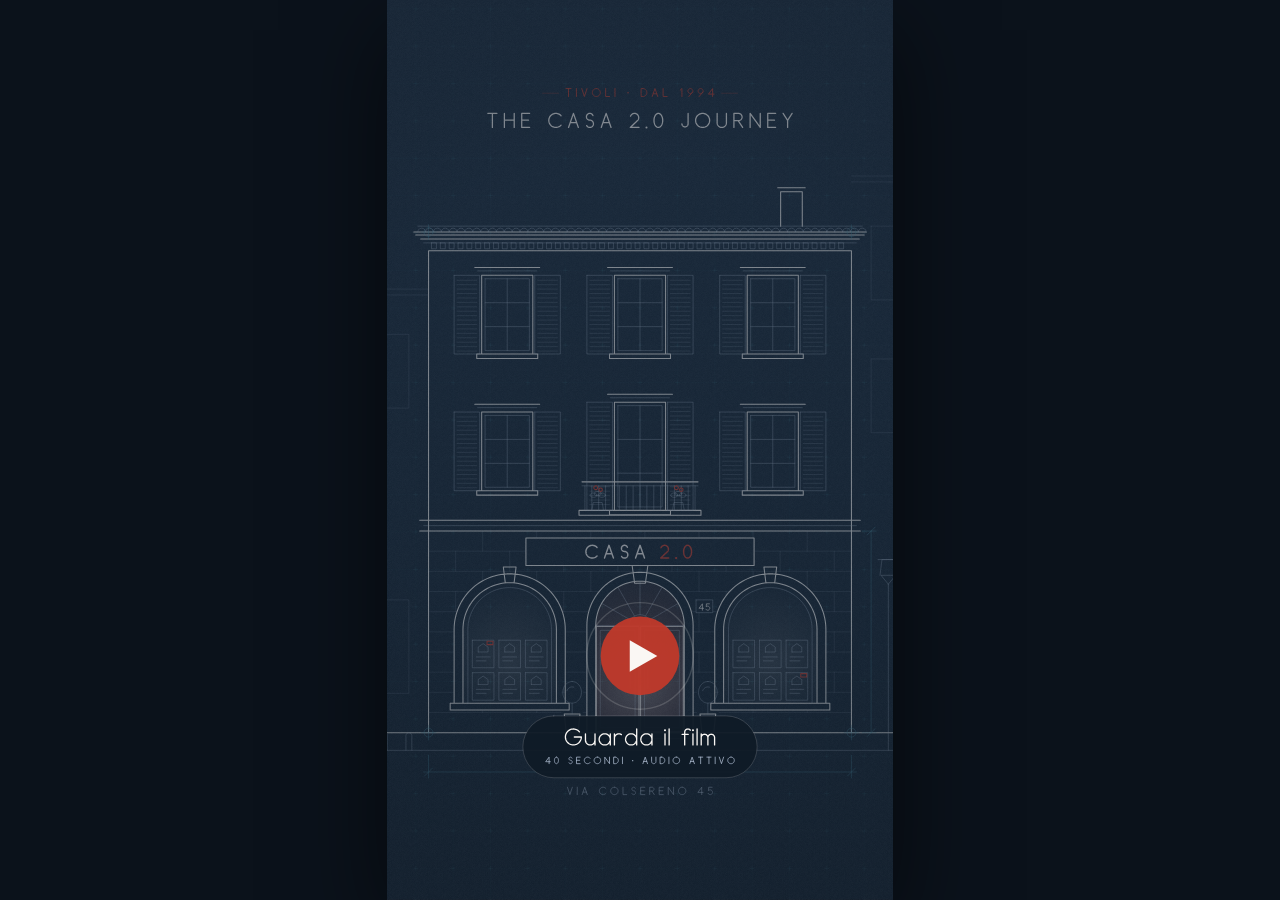
==== journey/index.html @ cae0405d "Add "The Casa 2.0 Journey": 40 s one-shot motion film A self-contained journey/index.html (9:16, sca" ====
<!DOCTYPE html>
<html lang="it">
<head>
<meta charset="UTF-8">
<meta name="viewport" content="width=device-width, initial-scale=1, viewport-fit=cover">
<meta name="theme-color" content="#1A2A3C">
<meta name="description" content="The Casa 2.0 Journey — dal mandato al rogito, fino alle chiavi di casa. Un film di 40 secondi disegnato e musicato interamente in codice.">
<title>The Casa 2.0 Journey</title>
<style>
  html, body { margin: 0; height: 100%; background: #0B121B; overflow: hidden; }
  body { display: flex; align-items: center; justify-content: center; cursor: pointer;
         user-select: none; -webkit-user-select: none; -webkit-tap-highlight-color: transparent; }
  #film { display: block; background: #1A2A3C; box-shadow: 0 30px 90px rgba(0, 0, 0, 0.55); }
  .sr-only { position: absolute; width: 1px; height: 1px; padding: 0; margin: -1px; overflow: hidden;
             clip: rect(0 0 0 0); white-space: nowrap; border: 0; }
</style>
</head>
<body>
<canvas id="film" width="1080" height="1920" role="img" aria-label="The Casa 2.0 Journey. La facciata dell'ufficio Casa 2.0 in Via Colsereno 45 a Tivoli; si entra dalla porta, sulla scrivania si firma il mandato. Il mandato diventa una planimetria, poi una mappa della città: la casa trova il suo acquirente. Due forme si incastrano nel rogito, con il sigillo di approvazione. Il sigillo diventa una chiave che gira, e sorge il sole. Casa 2.0 — La tua casa, il nostro impegno. Tivoli, dal 1994."></canvas>
<button id="play" class="sr-only" type="button">Guarda il film con l'audio</button>
<script>
(() => {
"use strict";

/* =====================================================================
   THE CASA 2.0 JOURNEY — 40 s, one continuous shot, 9:16
   Plain Canvas 2D + Web Audio. No images, fonts, libraries or network:
   every line, glyph and sound below is generated by this file.
   Story, copy and palette come from the Casa 2.0 site
   (agenzia immobiliare, Via Colsereno 45, Tivoli — dal 1994).
   ===================================================================== */

// ------------------------------------------------------------------ math
const TAU = Math.PI * 2;
const clamp = (v, a = 0, b = 1) => (v < a ? a : v > b ? b : v);
const lerp = (a, b, t) => a + (b - a) * t;
const inv = (a, b, v) => clamp((v - a) / (b - a));
const sm = t => t * t * (3 - 2 * t);
const ss = (a, b, v) => sm(inv(a, b, v));
const env = (t, a, b, c, d) => ss(a, b, t) * (1 - ss(c, d, t));
const E = {
  inCubic: t => t * t * t,
  outCubic: t => 1 - (1 - t) ** 3,
  outQuart: t => 1 - (1 - t) ** 4,
  outQuint: t => 1 - (1 - t) ** 5,
  inOutCubic: t => (t < 0.5 ? 4 * t * t * t : 1 - (-2 * t + 2) ** 3 / 2),
  inOutQuint: t => (t < 0.5 ? 16 * t ** 5 : 1 - (-2 * t + 2) ** 5 / 2),
  inOutSine: t => -(Math.cos(Math.PI * t) - 1) / 2,
  outBack: t => 1 + 2.2 * (t - 1) ** 3 + 1.2 * (t - 1) ** 2,
  outSoft: t => 1 + 1.9 * (t - 1) ** 3 + 0.9 * (t - 1) ** 2,
};
// eased progress of a window [a, b]
const ep = (a, b, t, f = E.inOutCubic) => f(inv(a, b, t));
function rng(seed) {
  let a = seed >>> 0;
  return () => {
    a = (a + 0x6D2B79F5) >>> 0;
    let t = a;
    t = Math.imul(t ^ (t >>> 15), t | 1);
    t ^= t + Math.imul(t ^ (t >>> 7), t | 61);
    return ((t ^ (t >>> 14)) >>> 0) / 4294967296;
  };
}
const hash = (a, b = 0) => {
  let h = (Math.imul(a | 0, 374761393) + Math.imul(b | 0, 668265263)) | 0;
  h = Math.imul(h ^ (h >>> 13), 1274126177);
  return ((h ^ (h >>> 16)) >>> 0) / 4294967296;
};

// ---------------------------------------------------------------- colour
// Casa 2.0 design tokens (site.css / page styles)
const COL = {
  navy:     [26, 42, 60],     // --navy #1A2A3C
  deep:     [15, 27, 39],     // #0F1B27 founder card
  ink:      [14, 17, 22],     // --ink #0E1116
  primary:  [50, 98, 115],    // --primary #326273
  primaryL: [74, 143, 163],   // --primary-light #4A8FA3
  steel:    [184, 198, 219],  // #B8C6DB name gradient
  paper:    [250, 247, 244],  // --paper #FAF7F4
  beige:    [233, 222, 216],  // #E9DED8 section--beige
  beigeL:   [245, 236, 232],  // #F5ECE8
  red:      [192, 57, 43],    // --red-accent #C0392B
  coral:    [255, 126, 107],  // #FF7E6B emotion gradient
  coralD:   [232, 103, 79],   // --accent-warm #E8674F
  white:    [255, 255, 255],
};
const mix = (a, b, t) => [a[0] + (b[0] - a[0]) * t, a[1] + (b[1] - a[1]) * t, a[2] + (b[2] - a[2]) * t];
const rgba = (c, a = 1) => `rgba(${c[0] | 0},${c[1] | 0},${c[2] | 0},${a <= 0 ? 0 : a >= 1 ? 1 : a.toFixed(3)})`;

// ---------------------------------------------------------------- canvas
const W = 1080, H = 1920, CX = W / 2, CY = H / 2;
const cvs = document.getElementById('film');
const ctx = cvs.getContext('2d', { alpha: false });
let K = 1, QUALITY = 1;

// ------------------------------------------------------------- geometry
// A path is an array of [x, y] points; cumulative lengths are cached on it.
const G = {
  line: (x0, y0, x1, y1) => [[x0, y0], [x1, y1]],
  poly: (...xy) => { const p = []; for (let i = 0; i < xy.length; i += 2) p.push([xy[i], xy[i + 1]]); return p; },
  closed: p => (p.push([p[0][0], p[0][1]]), p),
  rect: (x, y, w, h) => [[x, y], [x + w, y], [x + w, y + h], [x, y + h], [x, y]],
  arc(cx, cy, r, a0, a1, n) {
    n = n || Math.max(8, Math.ceil(Math.abs(a1 - a0) * r / 6));
    const p = [];
    for (let i = 0; i <= n; i++) { const a = a0 + (a1 - a0) * i / n; p.push([cx + Math.cos(a) * r, cy + Math.sin(a) * r]); }
    return p;
  },
  ellipse(cx, cy, rx, ry, a0 = 0, a1 = TAU, n = 64) {
    const p = [];
    for (let i = 0; i <= n; i++) { const a = a0 + (a1 - a0) * i / n; p.push([cx + Math.cos(a) * rx, cy + Math.sin(a) * ry]); }
    return p;
  },
  cubic(a, b, c, d, n = 24) {
    const p = [];
    for (let i = 0; i <= n; i++) {
      const t = i / n, u = 1 - t;
      p.push([u * u * u * a[0] + 3 * u * u * t * b[0] + 3 * u * t * t * c[0] + t * t * t * d[0],
              u * u * u * a[1] + 3 * u * u * t * b[1] + 3 * u * t * t * c[1] + t * t * t * d[1]]);
    }
    return p;
  },
  // chain several cubic segments: pts = [p0, c1, c2, p1, c3, c4, p2, ...]
  bez(pts, n = 20) {
    let out = [];
    for (let i = 0; i + 3 < pts.length; i += 3) {
      const seg = G.cubic(pts[i], pts[i + 1], pts[i + 2], pts[i + 3], n);
      out = out.concat(i ? seg.slice(1) : seg);
    }
    return out;
  },
  join(...ps) { let out = []; for (const p of ps) out = out.concat(out.length ? p.slice(1) : p); return out; },
  map: (p, f) => p.map(q => f(q[0], q[1])),
  move: (p, dx, dy) => p.map(q => [q[0] + dx, q[1] + dy]),
  rot(p, a, ox = 0, oy = 0) {
    const c = Math.cos(a), s = Math.sin(a);
    return p.map(q => { const x = q[0] - ox, y = q[1] - oy; return [ox + x * c - y * s, oy + x * s + y * c]; });
  },
};
function cum(p) {
  if (p._L) return p._L;
  const L = new Float32Array(p.length);
  for (let i = 1; i < p.length; i++) L[i] = L[i - 1] + Math.hypot(p[i][0] - p[i - 1][0], p[i][1] - p[i - 1][1]);
  p._L = L;
  return L;
}
const plen = p => { const L = cum(p); return L[L.length - 1]; };
function pointAt(p, s) {                                   // point at arclength s
  const L = cum(p), n = p.length;
  if (s <= 0) return [p[0][0], p[0][1], 1];
  if (s >= L[n - 1]) return [p[n - 1][0], p[n - 1][1], n - 1];
  let lo = 1, hi = n - 1;
  while (lo < hi) { const m = (lo + hi) >> 1; if (L[m] < s) lo = m + 1; else hi = m; }
  const d = L[lo] - L[lo - 1], u = d > 0 ? (s - L[lo - 1]) / d : 0;
  return [lerp(p[lo - 1][0], p[lo][0], u), lerp(p[lo - 1][1], p[lo][1], u), lo];
}
function resample(p, n) {                                  // n points evenly spaced along p
  const tot = plen(p), out = [];
  for (let i = 0; i < n; i++) { const q = pointAt(p, tot * i / (n - 1)); out.push([q[0], q[1]]); }
  return out;
}
const lerpPath = (A, B, u) => A.map((a, i) => [lerp(a[0], B[i][0], u), lerp(a[1], B[i][1], u)]);
// add the portion [f0, f1] (fractions of length) of p to the current path
function tracePath(c, p, f0 = 0, f1 = 1) {
  if (f1 <= f0 || p.length < 2) return;
  const tot = plen(p), s0 = f0 * tot, s1 = f1 * tot, L = cum(p);
  const a = pointAt(p, s0);
  c.moveTo(a[0], a[1]);
  for (let i = a[2]; i < p.length && L[i] < s1; i++) c.lineTo(p[i][0], p[i][1]);
  const b = pointAt(p, s1);
  c.lineTo(b[0], b[1]);
}
function strokeP(c, p, col, a, lw, f0 = 0, f1 = 1) {
  if (a <= 0.002 || f1 <= f0) return;
  c.beginPath(); tracePath(c, p, f0, f1);
  c.strokeStyle = rgba(col, a); c.lineWidth = lw; c.stroke();
}
function fillP(c, p, col, a) {
  if (a <= 0.002) return;
  c.beginPath(); c.moveTo(p[0][0], p[0][1]);
  for (let i = 1; i < p.length; i++) c.lineTo(p[i][0], p[i][1]);
  c.closePath(); c.fillStyle = rgba(col, a); c.fill();
}
function rrect(c, x, y, w, h, r) {
  c.beginPath(); c.moveTo(x + r, y); c.arcTo(x + w, y, x + w, y + h, r); c.arcTo(x + w, y + h, x, y + h, r);
  c.arcTo(x, y + h, x, y, r); c.arcTo(x, y, x + w, y, r); c.closePath();
}

// =====================================================================
//  TYPE — a monoline geometric sans drawn from vector strokes.
//  Units: cap height = 1, baseline = 0, y up (flipped at build time).
// =====================================================================
const FONT = (() => {
  const arc = (cx, cy, r, a0, a1) => {
    const n = Math.max(4, Math.ceil(Math.abs(a1 - a0) / 7)), p = [];
    for (let i = 0; i <= n; i++) { const a = (a0 + (a1 - a0) * i / n) * Math.PI / 180; p.push([cx + Math.cos(a) * r, cy + Math.sin(a) * r]); }
    return p;
  };
  const ell = (cx, cy, rx, ry, a0, a1) => arc(0, 0, 1, a0, a1).map(q => [cx + q[0] * rx, cy + q[1] * ry]);
  const cat = (...parts) => {                        // join parts, merging coincident ends
    const out = [];
    for (const p of parts) for (let i = 0; i < p.length; i++) {
      const l = out[out.length - 1];
      if (i === 0 && l && Math.hypot(l[0] - p[0][0], l[1] - p[0][1]) < 1e-3) continue;
      out.push(p[i]);
    }
    return out;
  };
  const L = (...xy) => { const p = []; for (let i = 0; i < xy.length; i += 2) p.push([xy[i], xy[i + 1]]); return p; };
  const X = 0.7;                                     // x-height
  const D = {
    A: [.70, [L(0, 0, .35, 1, .70, 0), L(.12, .34, .58, .34)]],
    B: [.60, [L(0, 0, 0, 1), cat(L(0, 1, .30, 1), arc(.30, .765, .235, 90, -90), L(.30, .53, 0, .53)),
              cat(L(0, .53, .33, .53), arc(.33, .265, .265, 90, -90), L(.33, 0, 0, 0))]],
    C: [.87, [arc(.5, .5, .5, 42, 318)]],
    D: [.72, [cat(L(.22, 1, 0, 1, 0, 0, .22, 0), arc(.22, .5, .5, -90, 90))]],
    E: [.56, [L(.56, 1, 0, 1, 0, 0, .56, 0), L(0, .52, .48, .52)]],
    F: [.54, [L(.54, 1, 0, 1, 0, 0), L(0, .52, .46, .52)]],
    G: [1.0, [cat(arc(.5, .5, .5, 40, 360), L(1, .5, .56, .5))]],
    H: [.70, [L(0, 0, 0, 1), L(.70, 0, .70, 1), L(0, .52, .70, .52)]],
    I: [0, [L(0, 1, 0, 0)]],
    J: [.44, [cat(L(.44, 1, .44, .26), arc(.22, .26, .22, 0, -180))]],
    K: [.62, [L(0, 0, 0, 1), L(.62, 1, 0, .36), L(.2, .55, .64, 0)]],
    L: [.50, [L(0, 1, 0, 0, .5, 0)]],
    M: [.86, [L(0, 0, 0, 1, .43, .14, .86, 1, .86, 0)]],
    N: [.72, [L(0, 0, 0, 1, .72, 0, .72, 1)]],
    O: [1.0, [arc(.5, .5, .5, 90, 450)]],
    P: [.58, [cat(L(0, 0, 0, 1, .32, 1), arc(.32, .74, .26, 90, -90), L(.32, .48, 0, .48))]],
    Q: [1.0, [arc(.5, .5, .5, 90, 450), L(.64, .28, .98, -.04)]],
    R: [.62, [cat(L(0, 0, 0, 1, .32, 1), arc(.32, .74, .26, 90, -90), L(.32, .48, 0, .48)), L(.30, .48, .62, 0)]],
    S: [.56, [cat(arc(.28, .76, .24, 20, 270), arc(.28, .26, .26, 90, -150))]],
    T: [.64, [L(0, 1, .64, 1), L(.32, 1, .32, 0)]],
    U: [.66, [cat(L(0, 1, 0, .33), arc(.33, .33, .33, 180, 360), L(.66, .33, .66, 1))]],
    V: [.66, [L(0, 1, .33, 0, .66, 1)]],
    W: [1.0, [L(0, 1, .24, 0, .5, .78, .76, 0, 1, 1)]],
    X: [.62, [L(0, 1, .62, 0), L(.62, 1, 0, 0)]],
    Y: [.64, [L(0, 1, .32, .5, .64, 1), L(.32, .5, .32, 0)]],
    Z: [.60, [L(0, 1, .6, 1, 0, 0, .6, 0)]],
    0: [.62, [ell(.31, .5, .31, .5, 90, 450)]],
    1: [.30, [L(0, .8, .22, 1, .22, 0)]],
    2: [.62, [cat(arc(.3, .7, .3, 160, -38), L(0, 0, .62, 0))]],
    3: [.53, [cat(arc(.28, .75, .25, 150, -90), arc(.28, .25, .25, 90, -150))]],
    4: [.70, [L(.52, 0, .52, 1, 0, .3, .7, .3)]],
    5: [.62, [cat(L(.56, 1, .1, 1), arc(.3, .32, .32, 137, -150))]],
    6: [.62, [cat(L(.48, 1), arc(.31, .31, .31, 160, 520))]],
    7: [.60, [L(0, 1, .6, 1, .18, 0)]],
    8: [.60, [cat(arc(.3, .76, .24, -90, 270), arc(.3, .26, .26, 90, 450))]],
    9: [.62, [cat(arc(.31, .69, .31, -20, 340), L(.12, 0))]],
    a: [.70, [arc(.35, .35, .35, 90, 450), L(.70, X, .70, 0)]],
    b: [.70, [L(0, 1, 0, 0), arc(.35, .35, .35, 180, 540)]],
    c: [.60, [arc(.35, .35, .35, 45, 315)]],
    d: [.70, [arc(.35, .35, .35, 0, 360), L(.70, 1, .70, 0)]],
    e: [.70, [cat(L(.02, .35, .70, .35), arc(.35, .35, .35, 0, 318))]],
    f: [.42, [cat(arc(.36, .8, .2, 40, 180), L(.16, .8, .16, 0)), L(0, .66, .38, .66)]],
    g: [.70, [arc(.35, .35, .35, 0, 360), cat(L(.70, X, .70, -.06), arc(.44, -.06, .26, 0, -160))]],
    h: [.60, [L(0, 1, 0, 0), cat(L(0, .40), arc(.30, .40, .30, 180, 0), L(.60, .40, .60, 0))]],
    i: [0, [L(0, 0, 0, X)], [[0, .92]]],
    j: [.12, [cat(L(.12, X, .12, -.1), arc(-.04, -.1, .16, 0, -160))], [[.12, .92]]],
    k: [.54, [L(0, 1, 0, 0), L(.52, X, 0, .24), L(.16, .38, .54, 0)]],
    l: [0, [L(0, 1, 0, 0)]],
    m: [.84, [L(0, X, 0, 0), cat(L(0, .46), arc(.21, .46, .21, 180, 0), L(.42, .46, .42, 0)),
              cat(L(.42, .46), arc(.63, .46, .21, 180, 0), L(.84, .46, .84, 0))]],
    n: [.60, [L(0, X, 0, 0), cat(L(0, .40), arc(.30, .40, .30, 180, 0), L(.60, .40, .60, 0))]],
    o: [.70, [arc(.35, .35, .35, 90, 450)]],
    p: [.70, [L(0, X, 0, -.30), arc(.35, .35, .35, 180, 540)]],
    q: [.70, [arc(.35, .35, .35, 0, 360), L(.70, X, .70, -.30)]],
    r: [.44, [L(0, X, 0, 0), cat(L(0, .42), arc(.28, .42, .28, 180, 55))]],
    s: [.40, [cat(arc(.21, .525, .175, 20, 270), arc(.21, .175, .175, 90, -150))]],
    t: [.38, [cat(L(.14, .94, .14, .12), arc(.28, .12, .14, 180, 270)), L(0, X, .36, X)]],
    u: [.60, [cat(L(0, X, 0, .30), arc(.30, .30, .30, 180, 360), L(.60, .30, .60, X)), L(.60, X, .60, 0)]],
    v: [.60, [L(0, X, .30, 0, .60, X)]],
    w: [.84, [L(0, X, .2, 0, .42, .56, .64, 0, .84, X)]],
    x: [.56, [L(0, X, .56, 0), L(.56, X, 0, 0)]],
    y: [.62, [L(0, X, .31, 0), L(.62, X, .18, -.30)]],
    z: [.52, [L(0, X, .52, X, 0, 0, .52, 0)]],
    '.': [0, [], [[0, 0]]],
    ',': [0, [L(.02, .02, -.06, -.16)], [[0, 0]]],
    '·': [0, [], [[0, .46]]],
    '-': [.36, [L(0, .45, .36, .45)]],
    "'": [0, [L(0, 1, 0, .78)]],
    ' ': [.30, []],
  };
  const F = {};
  for (const ch in D) {
    const [w, strokes, dots] = D[ch];
    const st = strokes.map(p => p.map(q => [q[0], -q[1]]));
    let len = 0; for (const p of st) len += plen(p);
    F[ch] = { w, st, dots: (dots || []).map(q => [q[0], -q[1]]), len: len + (dots ? dots.length * 0.05 : 0) };
  }
  return F;
})();
const SB = 0.2;                                       // side bearing (cap units)
const glyph = ch => FONT[ch] || FONT[' '];
function textWidth(s, size, track = 0) {
  let w = 0;
  for (const ch of s) w += (glyph(ch).w + SB) * size + track;
  return w - SB * size - track;
}
// Draw a string. size = cap height (px). Options:
//  lw, col, a, track, align, prog (0..1 stroke draw-on), skew (oblique),
//  each(i, n, ch) -> { dx, dy, a, col } per-glyph animation hook
function drawText(c, s, x, y, size, o = {}) {
  const lw = o.lw || Math.max(1, size * 0.07), track = o.track || 0, skew = o.skew || 0;
  const tw = textWidth(s, size, track);
  let px = o.align === 'center' ? x - tw / 2 : o.align === 'right' ? x - tw : x;
  const chars = [...s], n = chars.length;
  let total = 0; for (const ch of chars) total += glyph(ch).len;
  let drawn = (o.prog === undefined ? 1 : o.prog) * total;
  c.lineCap = 'round'; c.lineJoin = 'round'; c.lineWidth = lw;
  for (let i = 0; i < n; i++) {
    const g = glyph(chars[i]);
    const k = o.each ? o.each(i, n, chars[i]) : null;
    const a = (o.a === undefined ? 1 : o.a) * (k && k.a !== undefined ? k.a : 1);
    const col = (k && k.col) || o.col || COL.paper;
    const ox = px + (k && k.dx || 0), oy = y + (k && k.dy || 0);
    const gp = g.len > 0 ? clamp(drawn / g.len) : (drawn > 0 ? 1 : 0);
    drawn -= g.len;
    if (a > 0.002 && gp > 0) {
      const T = (q) => [ox + q[0] * size - q[1] * size * skew, oy + q[1] * size];
      c.strokeStyle = rgba(col, a); c.fillStyle = rgba(col, a);
      c.beginPath();
      let budget = gp * (g.len - g.dots.length * 0.05);
      for (const p of g.st) {
        const pl = plen(p); if (budget <= 0) break;
        const f = clamp(budget / pl); budget -= pl;
        const tp = p.map(T); tp._L = null;
        tracePath(c, tp, 0, f);
      }
      c.stroke();
      if (gp >= 0.999) for (const d of g.dots) { const q = T(d); c.beginPath(); c.arc(q[0], q[1], lw * 0.8, 0, TAU); c.fill(); }
    }
    px += (g.w + SB) * size + track;
  }
  return tw;
}

// =====================================================================
//  TIMELINE — one clock for picture and sound (seconds)
// =====================================================================
const DUR = 40;
const T = {
  draw0: 0.15, draw1: 2.45,          // I · the facade draws itself
  push0: 2.55, push1: 4.5,           //     camera pushes through the door
  slide0: 4.45, slide1: 5.3,         //     the mandate slides onto the desk
  sign0: 5.55, sign1: 6.85,          //     one bezier signs it
  fold0: 7.0, fold1: 7.6,            // II · it folds…
  morph0: 7.7, morph1: 9.1,          //     …and becomes a floor plan
  zoom0: 9.1, zoom1: 11.2,           //     plan lines grow into the city grid
  pins0: 11.0, pins1: 12.3,          //     markers pop
  path0: 12.4, path1: 14.2,          //     house → buyer, pulse at path1
  thick0: 15.0, thick1: 16.3,        // III · the path thickens
  lm0: 16.2, lm1: 17.3,              //     two L-shapes
  lock: 18.0,                        //     interlock
  flap0: 18.3, flap1: 19.25,         //     fold into a document
  doc0: 19.3, doc1: 20.45,           //     ROGITO
  seal0: 20.6, seal1: 21.95,         //     the seal draws itself
  check0: 22.15, check1: 22.55,
  detach0: 24.0, detach1: 24.9,      // IV · the seal detaches
  wrap0: 24.3, wrap1: 25.7,          //     lines wrap into a key
  turn0: 25.8, turn1: 27.8,          //     the key turns 90°
  sun0: 25.5, sun1: 29.4,            //     navy → sunrise
  hello0: 28.7, hello1: 30.5,        //     "benvenuto."
  dis0: 32.0, dis1: 33.7,            // V · key dissolves into home
  type0: 33.8, type1: 35.9,          //     CASA 2.0
  fade0: 38.3, fade1: 40.0,
};

// =====================================================================
//  CAMERA — a single continuous move through nested spaces:
//  world (the street) → desk (inside the door) → city map → ribbon
// =====================================================================
const DOOR = [0, 420], ZP = 8.5;                 // portal point & scale of the desk inside the door
const SH = [720, 700], ZC = 0.2, ZT = 0.44;       // house on screen at map scale; ribbon zoom
let MID = [-1180, 1550];                         // path midpoint (desk units), set when the path is built
function focal(pt, s0, s1, z0, z1, us, uz) {     // keep `pt` gliding from screen s0 to s1 while zooming
  const z = Math.exp(lerp(Math.log(z0), Math.log(z1), uz));
  const sx = lerp(s0[0], s1[0], us), sy = lerp(s0[1], s1[1], us);
  return { x: pt[0] - (sx - CX) / z, y: pt[1] - (sy - CY) / z, z };
}
function worldCam(t) {
  if (t < T.push0) { const u = ep(0, T.push0, t, E.inOutSine); return { x: 0, y: lerp(-45, -15, u), z: 1 + 0.05 * u }; }
  if (t < T.push1) {
    const z0 = 1.05, s0 = [(DOOR[0] - 0) * z0 + CX, (DOOR[1] + 15) * z0 + CY], u = inv(T.push0, T.push1, t);
    return focal(DOOR, s0, [CX, CY], z0, ZP, E.inOutCubic(u), E.inOutCubic(u));
  }
  const d = deskCam(t);
  return { x: DOOR[0] + d.x / ZP, y: DOOR[1] + d.y / ZP, z: d.z * ZP };
}
function deskCam(t) {
  if (t < T.push1) { const w = worldCam(t); return { x: ZP * (w.x - DOOR[0]), y: ZP * (w.y - DOOR[1]), z: w.z / ZP }; }
  if (t < T.fold0) { const u = ep(T.push1, T.fold0, t, E.inOutSine); return { x: 0, y: 12 * u, z: 1 + 0.03 * u }; }
  if (t < T.zoom0) { const u = ep(T.fold0, T.zoom0, t, E.inOutSine); return { x: 0, y: 12 * (1 - u), z: 1.03 - 0.03 * u }; }
  if (t < T.zoom1) { const u = E.inOutCubic(inv(T.zoom0, T.zoom1, t)); return focal([0, 0], [CX, CY], SH, 1, ZC, u, u); }
  if (t < T.thick0) return focal([0, 0], SH, SH, ZC, ZC * 1.04, 0, ep(T.zoom1, T.thick0, t, E.inOutSine));
  const z0 = ZC * 1.04, c0 = focal([0, 0], SH, SH, ZC, z0, 0, 1);
  const sM = [(MID[0] - c0.x) * z0 + CX, (MID[1] - c0.y) * z0 + CY];
  const u = ep(T.thick0, T.thick1, Math.min(t, T.thick1), E.inOutCubic);
  return focal(MID, sM, [CX, CY], z0, ZT, u, u);
}
// apply a camera {x, y, z} so that drawing happens in its units
const camApply = (c, k) => c.setTransform(K * k.z, 0, 0, K * k.z, K * (CX - k.x * k.z), K * (CY - k.y * k.z));
const toScreen = (k, p) => [(p[0] - k.x) * k.z + CX, (p[1] - k.y) * k.z + CY];

// =====================================================================
//  BACKGROUND — navy drafting table → sunrise
// =====================================================================
const SUN = [
  [0.00, mix(COL.steel, COL.paper, 0.3)],
  [0.38, mix(COL.beigeL, COL.steel, 0.12)],
  [0.62, COL.beigeL],
  [0.84, mix(COL.beige, COL.coral, 0.2)],
  [1.00, mix(COL.coral, COL.beigeL, 0.5)],
];
const sunCv = document.createElement('canvas'), maskCv = document.createElement('canvas');
sunCv.width = maskCv.width = 270; sunCv.height = maskCv.height = 480;
{
  const g = sunCv.getContext('2d'), lg = g.createLinearGradient(0, 0, 0, 480);
  for (const [o, c] of SUN) lg.addColorStop(o, rgba(c));
  g.fillStyle = lg; g.fillRect(0, 0, 270, 480);
  const rg = g.createRadialGradient(135, 500, 0, 135, 500, 330);
  rg.addColorStop(0, rgba(COL.paper, 0.55)); rg.addColorStop(0.4, rgba(COL.coral, 0.1)); rg.addColorStop(1, rgba(COL.coral, 0));
  g.fillStyle = rg; g.fillRect(0, 0, 270, 480);
}
const sunAt = t => ep(T.sun0, T.sun1, t, E.inOutSine);
// ink colour for line work: paper on navy, navy on sunrise
const inkAt = t => mix(COL.paper, COL.navy, ss(0.35, 0.7, sunAt(t)));

const grainCv = document.createElement('canvas');
grainCv.width = grainCv.height = 160;
{
  const g = grainCv.getContext('2d'), id = g.createImageData(160, 160), r = rng(11);
  for (let i = 0; i < id.data.length; i += 4) {
    const v = (128 + (r() - 0.5) * 255) | 0;
    id.data[i] = id.data[i + 1] = id.data[i + 2] = v; id.data[i + 3] = 255;
  }
  g.putImageData(id, 0, 0);
}
let grainPat = null;

function drawBackground(c, t) {
  c.setTransform(K, 0, 0, K, 0, 0);
  const lg = c.createLinearGradient(0, 0, 0, H);
  lg.addColorStop(0, rgba(COL.navy)); lg.addColorStop(1, rgba(COL.deep));
  c.fillStyle = lg; c.fillRect(0, 0, W, H);
  const s = sunAt(t);
  if (s > 0.001) {                                   // the dawn rises from the bottom of the frame
    const m = maskCv.getContext('2d');
    m.globalCompositeOperation = 'source-over'; m.clearRect(0, 0, 270, 480);
    m.drawImage(sunCv, 0, 0);
    m.globalCompositeOperation = 'destination-in';
    const edge = lerp(1.05, -0.8, s), mg = m.createLinearGradient(0, 0, 0, 480);
    for (let i = 0; i <= 8; i++) { const y = i / 8; mg.addColorStop(y, `rgba(0,0,0,${sm(clamp((y - edge) / 0.75)).toFixed(3)})`); }
    m.fillStyle = mg; m.fillRect(0, 0, 270, 480);
    c.imageSmoothingEnabled = true;
    c.drawImage(maskCv, 0, 0, W, H);
    const gl = Math.sin(Math.PI * clamp(s * 1.25));   // the horizon glows as the light arrives
    if (gl > 0.01) {
      c.globalCompositeOperation = 'screen';
      const hg = c.createLinearGradient(0, H, 0, H * lerp(0.5, -0.2, s));
      hg.addColorStop(0, rgba(COL.coral, 0.42 * gl)); hg.addColorStop(0.5, rgba(COL.coralD, 0.16 * gl)); hg.addColorStop(1, rgba(COL.coral, 0));
      c.fillStyle = hg; c.fillRect(0, 0, W, H);
      c.globalCompositeOperation = 'source-over';
    }
  }
  drawGrid(c, t);
}
// infinite blueprint grid (the site's 76 px crosshair grid), tied to the camera
function drawGrid(c, t) {
  const s = sunAt(t);
  const a = (1 - ss(29.5, 33.0, t)) * lerp(1, 0.55, s);
  if (a <= 0.01) return;
  const k = worldCam(Math.min(t, T.thick1));
  const col = mix(COL.primaryL, COL.primary, s);
  const f = Math.log(k.z) / Math.log(4), lv = Math.floor(f), fr = f - lv;
  const levels = [[76 / 4 ** lv, 1], [76 / 4 ** (lv + 1), ss(0.05, 0.95, fr)]];
  c.setTransform(K, 0, 0, K, 0, 0);
  for (const [step, la] of levels) {
    const sp = step * k.z;                           // on-screen spacing
    if (la <= 0.01 || sp < 6) continue;
    const x0 = (0 - k.x) * k.z + CX, y0 = (0 - k.y) * k.z + CY;
    const ox = ((x0 % sp) + sp) % sp, oy = ((y0 % sp) + sp) % sp;
    c.beginPath();
    for (let x = ox; x <= W; x += sp) { c.moveTo(x, 0); c.lineTo(x, H); }
    for (let y = oy; y <= H; y += sp) { c.moveTo(0, y); c.lineTo(W, y); }
    c.strokeStyle = rgba(col, 0.07 * a * la); c.lineWidth = 1; c.stroke();
    if (sp > 40) {                                   // crosshairs at the intersections
      c.beginPath();
      const r = 4;
      for (let x = ox; x <= W; x += sp) for (let y = oy; y <= H; y += sp) {
        c.moveTo(x - r, y); c.lineTo(x + r, y); c.moveTo(x, y - r); c.lineTo(x, y + r);
      }
      c.strokeStyle = rgba(col, 0.2 * a * la); c.lineWidth = 1.2; c.stroke();
    }
  }
}
function drawFinish(c, t) {
  c.setTransform(K, 0, 0, K, 0, 0);
  const s = sunAt(t);
  const vg = c.createRadialGradient(CX, CY * 0.95, H * 0.3, CX, CY, H * 0.78);
  vg.addColorStop(0, 'rgba(0,0,0,0)'); vg.addColorStop(1, rgba(COL.ink, lerp(0.42, 0.1, s)));
  c.fillStyle = vg; c.fillRect(0, 0, W, H);
  if (!grainPat) grainPat = c.createPattern(grainCv, 'repeat');
  if (grainPat) {
    const ox = (hash(Math.floor(t * 24), 1) * 160) | 0, oy = (hash(Math.floor(t * 24), 2) * 160) | 0;
    c.save(); c.translate(-ox, -oy);
    c.globalAlpha = lerp(0.045, 0.035, s); c.fillStyle = grainPat; c.fillRect(0, 0, W + 160, H + 160);
    c.restore(); c.globalAlpha = 1;
  }
}

// =====================================================================
//  I · THE MANDATE — the office facade, Via Colsereno 45 (world units)
//  Travertine base with three arches, sign band, shuttered upper floors.
// =====================================================================
const FAC = (() => {
  const S = [];                                      // { p, t0, d, st }
  const add = (p, t0, d, st = 'main') => S.push({ p, t0, d, st });
  const R = (x, y, w, h) => G.rect(x, y, w, h);
  const r = rng(45);
  // construction guides (drafting lines, drawn first)
  for (const [y, t0] of [[-458, 0.15], [150, 0.22], [560, 0.1]]) add(G.line(-620, y, 620, y), t0, 0.55, 'guide');
  add(G.line(-430, -700, -430, 700), 0.2, 0.6, 'guide'); add(G.line(430, -700, 430, 700), 0.24, 0.6, 'guide');
  // street, curb, building outline
  add(G.line(-620, 560, 620, 560), 0.2, 0.5);
  add(G.line(-620, 596, 620, 596), 0.3, 0.5, 'fine');
  add(G.poly(-430, 560, -430, -420, 430, -420, 430, 560), 0.3, 0.9);
  // top cornice, dentils, roof tiles, chimney
  add(G.line(-446, -444, 446, -444), 0.55, 0.5); add(G.line(-456, -452, 456, -452), 0.6, 0.5);
  add(G.line(-460, -458, 460, -458), 0.62, 0.5); add(G.line(-440, -436, 440, -436), 0.66, 0.5, 'fine');
  for (let x = -424, i = 0; x <= 414; x += 18, i++) add(R(x, -436, 10, 12), 0.8 + i * 0.008, 0.25, 'fine');
  { const tiles = []; for (let x = -452; x < 452; x += 16) tiles.push(...G.arc(x + 8, -458, 8, Math.PI, TAU, 6)); add(tiles, 0.95, 0.6, 'fine'); }
  add(G.poly(286, -470, 286, -540, 330, -540, 330, -470), 1.0, 0.4);
  add(G.line(280, -548, 336, -548), 1.1, 0.25); add(G.line(-452, -470, 452, -470), 0.9, 0.5, 'fine');
  // string course between ground and first floor
  add(G.line(-448, 128, 448, 128), 0.5, 0.5); add(G.line(-448, 150, 448, 150), 0.52, 0.5);
  add(G.line(-440, 139, 440, 139), 0.6, 0.45, 'fine');
  // ground floor arches: door + two shop windows (vetrine)
  const arch = (cx, cy, rad, yb) => G.join(G.line(cx - rad, yb, cx - rad, cy), G.arc(cx, cy, rad, Math.PI, TAU), G.line(cx + rad, cy, cx + rad, yb));
  add(arch(0, 342, 108, 560), 0.7, 0.6); add(arch(0, 342, 90, 560), 0.78, 0.6);
  add(G.poly(-16, 220, 16, 220, 11, 256, -11, 256, -16, 220), 1.05, 0.25);          // keystone
  add(G.line(-90, 342, 90, 342), 1.1, 0.3, 'fine');                                   // transom
  add(G.arc(0, 342, 22, Math.PI, TAU), 1.15, 0.3, 'fine');                            // fanlight hub
  for (let k = 1; k < 6; k++) { const a = Math.PI + k * Math.PI / 6; add(G.line(Math.cos(a) * 22, 342 + Math.sin(a) * 22, Math.cos(a) * 90, 342 + Math.sin(a) * 90), 1.2 + k * 0.03, 0.25, 'fine'); }
  add(R(-112, 560, 224, 12), 1.0, 0.3, 'fine');                                       // threshold
  for (const cx of [-265, 265]) {
    add(arch(cx, 350, 113, 500), 0.75, 0.6); add(arch(cx, 350, 95, 500), 0.82, 0.6);
    add(arch(cx, 350, 85, 500), 1.1, 0.5, 'fine');                                    // glass frame
    add(R(cx - 121, 500, 242, 14), 0.95, 0.35);                                       // stone sill
    add(G.poly(cx - 13, 223, cx + 13, 223, cx + 9, 255, cx - 9, 255, cx - 13, 223), 1.1, 0.25);
    for (let row = 0; row < 2; row++) for (let col = 0; col < 3; col++) {             // listing cards in the window
      const x = cx - 76 + col * 54, y = 372 + row * 66, t0 = 1.35 + (row * 3 + col) * 0.05;
      add(R(x, y, 44, 56), t0, 0.3, 'fine');
      add(G.poly(x + 12, y + 24, x + 12, y + 14, x + 22, y + 7, x + 32, y + 14, x + 32, y + 24, x + 12, y + 24), t0 + 0.15, 0.3, 'fine');
      add(G.line(x + 8, y + 34, x + 36, y + 34), t0 + 0.2, 0.2, 'fine');
      add(G.line(x + 8, y + 42, x + 28, y + 42), t0 + 0.22, 0.2, 'fine');
      if ((row + col + (cx > 0 ? 1 : 0)) % 4 === 0) add(R(x + 30, y + 2, 12, 7), t0 + 0.3, 0.2, 'accent');
    }
  }
  // travertine courses (clipped around the arches when drawn)
  for (let i = 0; i < 9; i++) {
    const y = 191 + i * 41; add(G.line(-430, y, 430, y), 0.9 + i * 0.05, 0.6, 'stone');
    for (let x = -430 + (i % 2 ? 55 : 0); x < 430; x += 110) add(G.line(x, y - 41, x, y), 1.1 + i * 0.05, 0.25, 'stone');
  }
  // sign band
  add(R(-232, 164, 464, 56), 0.85, 0.5);
  // upper floors: windows with persiane, balcony
  const win = (cx, top, h, t0) => {
    add(R(cx - 52, top, 104, h), t0, 0.45);
    add(R(cx - 45, top + 7, 90, h - 14), t0 + 0.12, 0.4, 'fine');
    add(G.line(cx, top + 7, cx, top + h - 7), t0 + 0.2, 0.3, 'fine');
    for (const f of [1 / 3, 2 / 3]) add(G.line(cx - 45, top + 7 + (h - 14) * f, cx + 45, top + 7 + (h - 14) * f), t0 + 0.25, 0.3, 'fine');
    add(G.line(cx - 66, top - 16, cx + 66, top - 16), t0 + 0.1, 0.35); add(G.line(cx - 60, top - 9, cx + 60, top - 9), t0 + 0.15, 0.35, 'fine');
    add(R(cx - 62, top + h, 124, 9), t0 + 0.2, 0.35);
    for (const sx of [-1, 1]) {                                                        // open shutters
      const x0 = sx < 0 ? cx - 108 : cx + 56;
      add(R(x0, top, 52, h), t0 + 0.25, 0.35, 'fine');
      const slats = []; for (let y = top + 10; y < top + h - 4; y += 9) slats.push(G.line(x0 + 6, y, x0 + 46, y));
      slats.forEach((p, i) => add(p, t0 + 0.4 + i * 0.012, 0.2, 'slat'));
    }
  };
  win(-270, -92, 160, 1.0); win(270, -92, 160, 1.05);
  win(-270, -370, 160, 1.15); win(0, -370, 160, 1.2); win(270, -370, 160, 1.25);
  win(0, -112, 220, 0.95);                                                             // balcony door
  add(R(-124, 108, 248, 10), 1.3, 0.4);                                                // balcony slab
  add(G.line(-118, 50, 118, 50), 1.4, 0.4); add(G.line(-118, 58, 118, 58), 1.42, 0.4, 'fine');
  for (let x = -112; x <= 112; x += 14) add(G.line(x, 58, x, 108), 1.5 + (x + 112) * 0.0015, 0.2, 'fine');
  for (const px of [-86, 78]) {                                                        // geraniums
    add(G.poly(px - 12, 108, px - 9, 92, px + 9, 92, px + 12, 108), 1.7, 0.2, 'fine');
    for (let k = 0; k < 3; k++) { const a = -Math.PI / 2 + (k - 1) * 0.8; add(G.ellipse(px + Math.cos(a) * 12, 84 + Math.sin(a) * 10, 7, 4.5, 0, TAU, 14), 1.75 + k * 0.03, 0.2, 'fine'); }
    add(G.ellipse(px - 4, 62, 4, 4, 0, TAU, 10), 1.9, 0.15, 'accent'); add(G.ellipse(px + 6, 66, 3.5, 3.5, 0, TAU, 10), 1.92, 0.15, 'accent');
  }
  // potted plants by the door, house number plaque
  for (const px of [-138, 138]) {
    add(G.poly(px - 16, 522, px - 12, 560, px + 12, 560, px + 16, 522, px - 16, 522), 1.6, 0.25);
    add(G.line(px, 522, px, 500), 1.7, 0.15, 'fine');
    add(G.ellipse(px, 478, 19, 22, -Math.PI / 2, Math.PI * 1.5, 40), 1.75, 0.35, 'fine');
    add(G.arc(px, 478, 11, Math.PI * 1.1, Math.PI * 1.6, 10), 1.95, 0.15, 'fine');
  }
  add(R(114, 290, 34, 26), 1.6, 0.25, 'fine');
  // neighbours (context) and street furniture
  add(G.poly(-620, -330, -430, -330), 0.5, 0.4, 'ctx'); add(G.poly(-620, -342, -430, -342), 0.55, 0.4, 'ctx');
  add(R(-560, -250, 90, 150), 0.8, 0.4, 'ctx'); add(R(-560, 290, 90, 190), 0.85, 0.4, 'ctx');
  add(G.poly(430, -560, 620, -560), 0.5, 0.4, 'ctx'); add(G.poly(430, -572, 620, -572), 0.55, 0.4, 'ctx');
  add(R(470, -470, 90, 150), 0.8, 0.4, 'ctx'); add(R(470, -200, 90, 150), 0.85, 0.4, 'ctx');
  add(G.poly(505, 596, 505, 258), 1.2, 0.4, 'fine'); add(G.poly(505, 258, 490, 240, 520, 240, 505, 258), 1.35, 0.2, 'fine');
  add(G.poly(488, 240, 492, 208, 518, 208, 522, 240), 1.4, 0.2, 'fine'); add(G.line(484, 208, 526, 208), 1.45, 0.15, 'fine');
  for (const bx of [-470, -520]) add(G.join(G.line(bx - 6, 596, bx - 6, 566), G.arc(bx, 566, 6, Math.PI, TAU), G.line(bx + 6, 566, bx + 6, 596)), 1.3, 0.25, 'fine');
  // annotations: dimension lines, level ticks, registration marks
  add(G.line(-430, 606, -430, 652), 1.5, 0.2, 'hair'); add(G.line(430, 606, 430, 652), 1.5, 0.2, 'hair');
  add(G.line(-440, 640, 440, 640), 1.55, 0.5, 'hair');
  for (const x of [-430, 430]) add(G.line(x - 8, 648, x + 8, 632), 1.9, 0.12, 'hair');
  add(G.line(470, 150, 470, 560), 1.6, 0.4, 'hair'); add(G.line(452, 150, 480, 150), 1.6, 0.2, 'hair'); add(G.line(452, 560, 480, 560), 1.6, 0.2, 'hair');
  for (const y of [150, 560]) add(G.line(462, y + 8, 478, y - 8), 1.9, 0.12, 'hair');
  for (const [x, y] of [[-430, -458], [430, -458], [-430, 560], [430, 560]]) {
    add(G.ellipse(x, y, 9, 9, 0, TAU, 20), 1.8, 0.3, 'hair');
    add(G.line(x - 15, y, x + 15, y), 1.8, 0.15, 'hair'); add(G.line(x, y - 15, x, y + 15), 1.85, 0.15, 'hair');
  }
  // door opening (clip for the interior), stone mask (ground floor minus arches)
  const opening = G.join(G.line(-90, 560, -90, 342), G.arc(0, 342, 90, Math.PI, TAU, 40), G.line(90, 342, 90, 560));
  const stoneClip = new Path2D();
  stoneClip.rect(-430, 150, 860, 410);
  const hole = (cx, cy, rad, yb) => { stoneClip.moveTo(cx - rad, yb); stoneClip.lineTo(cx - rad, cy); stoneClip.arc(cx, cy, rad, Math.PI, TAU); stoneClip.lineTo(cx + rad, yb); stoneClip.closePath(); };
  hole(0, 342, 108, 572); hole(-265, 350, 113, 514); hole(265, 350, 113, 514); stoneClip.rect(-232, 164, 464, 56);
  stoneClip.rect(-160, 468, 44, 92); stoneClip.rect(116, 468, 44, 92); stoneClip.rect(114, 290, 34, 26);
  // batched paths for the finished drawing
  const batch = {};
  for (const s of S) {
    const b = batch[s.st] || (batch[s.st] = new Path2D());
    b.moveTo(s.p[0][0], s.p[0][1]); for (let i = 1; i < s.p.length; i++) b.lineTo(s.p[i][0], s.p[i][1]);
  }
  return { S, batch, opening, stoneClip };
})();
const FAC_ST = {                                      // colour, alpha, width, dash
  guide: [COL.primaryL, 0.28, 1, [5, 9]], main: [COL.paper, 0.92, 2.2], fine: [COL.steel, 0.62, 1.2],
  slat: [COL.steel, 0.42, 1], stone: [COL.steel, 0.3, 1], accent: [COL.red, 1, 2.2], hair: [COL.primaryL, 0.75, 1.1],
  ctx: [COL.steel, 0.28, 1.2],
};
function openingPath(c) {
  const o = FAC.opening; c.beginPath(); c.moveTo(o[0][0], o[0][1]);
  for (let i = 1; i < o.length; i++) c.lineTo(o[i][0], o[i][1]); c.closePath();
}
function drawFacade(c, t) {
  const k = worldCam(t);
  const fa = 1 - ss(3.2, 6.8, k.z);                  // lines dissolve as we pass the threshold
  if (fa <= 0.003 || t > T.push1 + 0.2) return;
  camApply(c, k);
  const wmul = k.z ** -0.62;
  c.lineCap = 'round'; c.lineJoin = 'round';
  // warm light behind the door and in the shop windows — "una porta sempre aperta"
  const glow = ss(1.6, 2.6, t) * lerp(1, 0.3, ss(1.5, 5, k.z));
  if (glow > 0) {
    c.save(); openingPath(c); c.clip();
    const g = c.createRadialGradient(0, 470, 10, 0, 430, 260);
    g.addColorStop(0, rgba(mix(COL.beigeL, COL.coral, 0.25), 0.42 * glow)); g.addColorStop(0.6, rgba(COL.coral, 0.12 * glow)); g.addColorStop(1, rgba(COL.coral, 0));
    c.fillStyle = g; c.fillRect(-100, 240, 200, 330); c.restore();
    for (const cx of [-265, 265]) {
      const g2 = c.createRadialGradient(cx, 420, 5, cx, 400, 150);
      g2.addColorStop(0, rgba(COL.beigeL, 0.16 * glow * fa)); g2.addColorStop(1, rgba(COL.beigeL, 0));
      c.fillStyle = g2; c.beginPath(); c.moveTo(cx - 95, 500); c.lineTo(cx - 95, 350); c.arc(cx, 350, 95, Math.PI, TAU); c.lineTo(cx + 95, 500); c.fill();
    }
  }
  const done = t >= T.draw1 + 0.5;
  for (const st in FAC_ST) {
    const [col, a, w, dash] = FAC_ST[st];
    let aa = a * fa * (st === 'guide' ? 1 - ss(1.8, 2.6, t) : 1) * (st === 'hair' ? 1 - ss(2.4, 3.0, t) : 1);
    if (aa <= 0.003) continue;
    c.strokeStyle = rgba(col, aa); c.lineWidth = w * wmul;
    c.setLineDash(dash ? dash.map(v => v * wmul) : []);
    if (st === 'stone') { c.save(); c.clip(FAC.stoneClip, 'evenodd'); }
    if (done) c.stroke(FAC.batch[st]);
    else {
      c.beginPath();
      for (const s of FAC.S) if (s.st === st) { const p = E.outCubic(inv(s.t0, s.t0 + s.d, t)); if (p > 0) tracePath(c, s.p, 0, p); }
      c.stroke();
    }
    if (st === 'stone') c.restore();
  }
  c.setLineDash([]);
  // sign: CASA 2.0 (the "2.0" in the brand red), plaque 45
  const sp = ep(1.2, 2.1, t, E.inOutSine);
  const tw = textWidth('CASA 2.0', 26, 10), x0 = -tw / 2;
  drawText(c, 'CASA ', x0, 205, 26, { track: 10, lw: 3 * wmul, col: COL.paper, a: 0.95 * fa, prog: clamp(sp * 1.6) });
  drawText(c, '2.0', x0 + textWidth('CASA ', 26, 10) + 10, 205, 26, { track: 10, lw: 3 * wmul, col: COL.red, a: fa, prog: clamp(sp * 1.6 - 0.6) });
  drawText(c, '45', 131, 311, 13, { align: 'center', track: 2, lw: 1.6 * wmul, col: COL.paper, a: 0.9 * fa, prog: ep(1.8, 2.3, t) });
  drawText(c, 'VIA COLSERENO 45', 0, 686, 15, { align: 'center', track: 7, lw: 1.5 * wmul, col: COL.steel, a: 0.8 * fa * (1 - ss(2.4, 3.0, t)), prog: ep(1.7, 2.4, t, E.inOutSine) });
  // sliding glass doors part as we approach
  const op = ep(2.75, 3.55, t);
  c.save(); openingPath(c); c.clip();
  for (const sx of [-1, 1]) {
    const x = sx < 0 ? -90 - op * 86 : op * 86;
    c.strokeStyle = rgba(COL.paper, 0.85 * fa); c.lineWidth = 2 * wmul; c.strokeRect(x + 2, 344, 86, 214);
    c.strokeStyle = rgba(COL.steel, 0.6 * fa); c.lineWidth = 1.2 * wmul; c.strokeRect(x + 10, 352, 70, 198);
    c.beginPath(); c.moveTo(x + (sx < 0 ? 70 : 16), 432); c.lineTo(x + (sx < 0 ? 70 : 16), 470); c.stroke();
  }
  c.restore();
  // registration target on the door: the camera locks on and pushes in
  const ta = env(t, 2.15, 2.5, 2.9, 3.3) * fa;
  if (ta > 0) {
    const rr = 30 + 10 * (1 - ep(2.15, 2.6, t, E.outCubic));
    c.strokeStyle = rgba(COL.red, ta); c.lineWidth = 1.6 * wmul;
    c.beginPath(); c.arc(DOOR[0], DOOR[1], rr, 0, TAU); c.stroke();
    c.beginPath(); c.moveTo(-rr - 12, DOOR[1]); c.lineTo(-rr + 10, DOOR[1]); c.moveTo(rr - 10, DOOR[1]); c.lineTo(rr + 12, DOOR[1]);
    c.moveTo(0, DOOR[1] - rr - 12); c.lineTo(0, DOOR[1] - rr + 10); c.moveTo(0, DOOR[1] + rr - 10); c.lineTo(0, DOOR[1] + rr + 12); c.stroke();
  }
}
// opening title, in screen space
function drawTitle(c, t) {
  const a = ss(0.35, 1.1, t) * (1 - ss(2.55, 3.1, t));
  if (a <= 0.003) return;
  c.setTransform(K, 0, 0, K, 0, 0);
  const lift = -40 * ep(2.55, 3.2, t, E.inCubic);
  const y1 = 206 + lift, y2 = 272 + lift;
  const tw = textWidth('TIVOLI · DAL 1994', 17, 8);
  drawText(c, 'TIVOLI · DAL 1994', CX, y1, 17, { align: 'center', track: 8, lw: 2, col: COL.red, a, prog: ep(0.35, 1.3, t, E.inOutSine) });
  const lw = 34 * ss(0.5, 1.2, t);
  c.strokeStyle = rgba(COL.red, 0.6 * a); c.lineWidth = 1.2;
  c.beginPath(); c.moveTo(CX - tw / 2 - 16, y1 - 7); c.lineTo(CX - tw / 2 - 16 - lw, y1 - 7);
  c.moveTo(CX + tw / 2 + 16, y1 - 7); c.lineTo(CX + tw / 2 + 16 + lw, y1 - 7); c.stroke();
  drawText(c, 'THE CASA 2.0 JOURNEY', CX, y2, 30, { align: 'center', track: 10, lw: 2.7, col: COL.paper, a, prog: ep(0.55, 1.9, t, E.inOutSine) });
}

// =====================================================================
//  I · the desk inside the door (desk units: 1:1 once through the door)
// =====================================================================
const SIG = (() => {                                  // the signature: one fluid bezier chain
  const pts = [[-215, 292], [-232, 248], [-178, 222], [-170, 262], [-163, 294], [-203, 302], [-191, 276],
    [-176, 240], [-121, 236], [-118, 272], [-115, 298], [-80, 292], [-70, 262], [-61, 236], [-41, 256], [-31, 280],
    [-21, 302], [1, 274], [10, 262], [30, 244], [-58, 318], [-150, 310], [-96, 306], [2, 301], [48, 290]];
  return resample(G.bez(pts, 30), 220);
})();
const PEN_ANG = -0.95;                                // the pen leans up and to the right
function contractPose(t) {                           // desk position of the contract centre
  const u = ep(T.slide0, T.slide1, t, E.outQuart);
  return { x: lerp(-1050, 0, u), y: lerp(120, 40, u), r: lerp(-0.2, 0, E.outCubic(inv(T.slide0, T.slide1 + 0.1, t))) };
}
function drawPaperHalf(c, t, half, inkA) {           // content of the mandate, local coords (560 × 792)
  const navy = COL.navy;
  if (half < 0) {
    c.strokeStyle = rgba(navy, inkA); c.lineWidth = 1.6; c.lineJoin = 'round';
    c.beginPath(); c.moveTo(-232, -330); c.lineTo(-232, -346); c.lineTo(-221, -356); c.lineTo(-210, -346); c.lineTo(-210, -330); c.closePath(); c.stroke();
    drawText(c, 'CASA ', -200, -331, 13, { track: 3, lw: 1.7, col: navy, a: inkA });
    drawText(c, '2.0', -200 + textWidth('CASA ', 13, 3) + 3, -331, 13, { track: 3, lw: 1.7, col: COL.red, a: inkA });
    c.lineCap = 'round'; c.lineWidth = 3; c.strokeStyle = rgba(navy, 0.18 * inkA);
    c.beginPath(); c.moveTo(120, -344); c.lineTo(230, -344); c.moveTo(160, -330); c.lineTo(230, -330); c.stroke();
    drawText(c, 'MANDATO', 0, -250, 36, { align: 'center', track: 12, lw: 3.2, col: navy, a: inkA });
    drawText(c, 'DI VENDITA', 0, -220, 12, { align: 'center', track: 8, lw: 1.5, col: COL.primary, a: inkA });
    c.fillStyle = rgba(COL.red, inkA); c.fillRect(-28, -200, 56, 3);
    c.lineWidth = 7; c.strokeStyle = rgba(navy, 0.2 * inkA); c.beginPath();
    [210, 230, 170, 225, 90].forEach((e, i) => { c.moveTo(-230, -160 + i * 32); c.lineTo(e, -160 + i * 32); }); c.stroke();
  } else {
    c.lineCap = 'round'; c.lineWidth = 7; c.strokeStyle = rgba(navy, 0.2 * inkA); c.beginPath();
    [230, 200, 218, 140].forEach((e, i) => { c.moveTo(-230, 40 + i * 32); c.lineTo(e, 40 + i * 32); }); c.stroke();
    c.lineWidth = 1.5; c.strokeStyle = rgba(navy, 0.5 * inkA); c.beginPath();
    c.moveTo(-230, 300); c.lineTo(40, 300); c.moveTo(110, 300); c.lineTo(230, 300); c.stroke();
    drawText(c, 'FIRMA', -230, 322, 9, { track: 4, lw: 1.2, col: navy, a: 0.7 * inkA });
    drawText(c, 'TIVOLI', 110, 322, 9, { track: 4, lw: 1.2, col: navy, a: 0.7 * inkA });
    drawSignature(c, t, inkA);
  }
}
function drawSignature(c, t, a) {
  const p = ep(T.sign0, T.sign1, t, E.inOutSine);
  if (p <= 0 || a <= 0.01) return;
  const n = Math.max(2, Math.floor(p * (SIG.length - 1)) + 1);
  c.lineCap = 'round';
  for (let i = 1; i < n; i++) {                       // calligraphic width from the stroke direction
    const q0 = SIG[i - 1], q1 = SIG[i], ang = Math.atan2(q1[1] - q0[1], q1[0] - q0[0]);
    c.lineWidth = 1.3 + 2.9 * Math.abs(Math.sin(ang - 0.7));
    c.strokeStyle = rgba(COL.navy, 0.92 * a);
    c.beginPath(); c.moveTo(q0[0], q0[1]); c.lineTo(q1[0], q1[1]); c.stroke();
  }
}
function penTip(t) {                                  // contract-local nib position (null when away)
  if (t < T.sign0 - 0.35 || t > T.sign1 + 0.45) return null;
  const s0 = SIG[0], s1 = SIG[SIG.length - 1];
  if (t < T.sign0) { const u = ep(T.sign0 - 0.35, T.sign0, t, E.outCubic); return [lerp(s0[0] + 380, s0[0], u), lerp(s0[1] - 260, s0[1], u), u]; }
  if (t > T.sign1) { const u = ep(T.sign1, T.sign1 + 0.45, t, E.inCubic); return [lerp(s1[0], s1[0] + 420, u), lerp(s1[1], s1[1] - 300, u), 1 - u]; }
  const q = pointAt(SIG, plen(SIG) * ep(T.sign0, T.sign1, t, E.inOutSine));
  return [q[0], q[1], 1];
}
function drawPen(c, tip) {
  if (!tip) return;
  c.save(); c.translate(tip[0], tip[1]); c.rotate(PEN_ANG);
  c.globalAlpha = clamp(tip[2] * 1.4);
  c.fillStyle = rgba(COL.ink, 0.3); rrect(c, 22, 8, 300, 26, 13); c.fill();                    // shadow
  c.fillStyle = rgba(COL.beige); c.beginPath(); c.moveTo(0, 0); c.lineTo(34, -9); c.lineTo(34, 9); c.closePath(); c.fill();
  c.strokeStyle = rgba(COL.navy, 0.8); c.lineWidth = 1; c.beginPath(); c.moveTo(4, 0); c.lineTo(26, 0); c.stroke();
  c.fillStyle = rgba(COL.navy); rrect(c, 32, -12, 268, 24, 12); c.fill();
  c.strokeStyle = rgba(COL.steel, 0.9); c.lineWidth = 1.4; rrect(c, 32, -12, 268, 24, 12); c.stroke();
  c.fillStyle = rgba(COL.red); c.fillRect(150, -12, 7, 24);
  c.strokeStyle = rgba(COL.beige, 0.9); c.lineWidth = 2; c.beginPath(); c.moveTo(170, -12); c.lineTo(250, -12); c.stroke();
  c.restore(); c.globalAlpha = 1;
}
function drawDesk(c, t) {
  const a = ss(3.45, 4.2, t) * (1 - ss(7.3, 8.6, t));
  if (a <= 0.003) return;
  const k = deskCam(t);
  if (t < T.push1 + 0.1) { camApply(c, worldCam(t)); openingPath(c); c.save(); c.clip(); } else c.save();
  camApply(c, k);
  const r = rng(7);
  c.fillStyle = rgba(COL.primary, 0.2 * a); c.fillRect(-900, -1400, 1800, 2230);        // desk top
  const lp = c.createRadialGradient(-60, -40, 20, -60, -40, 760);                         // lamp pool
  lp.addColorStop(0, rgba(COL.beigeL, 0.16 * a)); lp.addColorStop(1, rgba(COL.beigeL, 0));
  c.fillStyle = lp; c.fillRect(-900, -1400, 1800, 2230);
  c.strokeStyle = rgba(COL.steel, 0.07 * a); c.lineWidth = 1.2; c.beginPath();            // wood grain
  for (let i = 0; i < 14; i++) {
    const y0 = -1300 + i * 150 + r() * 40;
    c.moveTo(-900, y0);
    for (let x = -900; x <= 900; x += 60) c.lineTo(x, y0 + Math.sin(x * 0.004 + i) * 18 + Math.sin(x * 0.011 + i * 3) * 5);
  }
  c.stroke();
  c.strokeStyle = rgba(COL.paper, 0.5 * a); c.lineWidth = 2.2; c.beginPath(); c.moveTo(-900, 830); c.lineTo(900, 830); c.stroke();
  c.strokeStyle = rgba(COL.steel, 0.4 * a); c.lineWidth = 1.2; c.beginPath(); c.moveTo(-900, 846); c.lineTo(900, 846); c.stroke();
  // espresso on its saucer
  c.lineWidth = 2; c.strokeStyle = rgba(COL.steel, 0.7 * a);
  c.beginPath(); c.arc(330, -600, 76, 0, TAU); c.stroke();
  c.beginPath(); c.arc(330, -600, 62, 0, TAU); c.strokeStyle = rgba(COL.steel, 0.3 * a); c.stroke();
  c.fillStyle = rgba(COL.deep, 0.95 * a); c.beginPath(); c.arc(330, -600, 44, 0, TAU); c.fill();
  c.strokeStyle = rgba(COL.paper, 0.85 * a); c.lineWidth = 2.4; c.stroke();
  c.strokeStyle = rgba(COL.beige, 0.55 * a); c.lineWidth = 3; c.beginPath(); c.arc(330, -600, 30, 0, TAU); c.stroke();
  c.strokeStyle = rgba(COL.paper, 0.85 * a); c.lineWidth = 2.4; rrect(c, 372, -612, 30, 22, 9); c.stroke();
  // olive plant in a terracotta pot, from above
  c.strokeStyle = rgba(COL.steel, 0.7 * a); c.lineWidth = 2; c.beginPath(); c.arc(-350, -640, 70, 0, TAU); c.stroke();
  c.fillStyle = rgba(COL.deep, 0.9 * a); c.beginPath(); c.arc(-350, -640, 56, 0, TAU); c.fill();
  for (let i = 0; i < 11; i++) {
    const ang = i / 11 * TAU + r() * 0.3, d = 34 + r() * 40;
    c.save(); c.translate(-350 + Math.cos(ang) * d, -640 + Math.sin(ang) * d); c.rotate(ang);
    c.beginPath(); c.ellipse(0, 0, 30, 9, 0, 0, TAU);
    c.fillStyle = rgba(COL.primaryL, 0.35 * a); c.fill(); c.strokeStyle = rgba(COL.primaryL, 0.9 * a); c.lineWidth = 1.6; c.stroke();
    c.beginPath(); c.moveTo(-26, 0); c.lineTo(26, 0); c.lineWidth = 1; c.stroke();
    c.restore();
  }
  // business card
  c.save(); c.translate(-330, 560); c.rotate(-0.14);
  c.fillStyle = rgba(COL.paper, 0.95 * a); c.fillRect(-90, -52, 180, 104);
  drawText(c, 'CASA ', -70, 4, 16, { track: 4, lw: 2, col: COL.navy, a });
  drawText(c, '2.0', -70 + textWidth('CASA ', 16, 4) + 4, 4, 16, { track: 4, lw: 2, col: COL.red, a });
  c.fillStyle = rgba(COL.navy, 0.25 * a); c.fillRect(-70, 22, 90, 3); c.fillRect(-70, 32, 60, 3);
  c.restore();
  c.restore();
}
// the contract (slide in, signature, fold). Returns nothing; draws in desk space.
function drawContract(c, t) {
  if (t < T.slide0 || t >= T.fold1) return;          // after the fold the plan takes over the half-sheet
  const k = deskCam(t);
  if (t < T.push1 + 0.1) { camApply(c, worldCam(t)); openingPath(c); c.save(); c.clip(); } else c.save();
  camApply(c, k);
  const pose = contractPose(t);
  c.translate(pose.x, pose.y); c.rotate(pose.r);
  const th = ep(T.fold0, T.fold1, t) * Math.PI / 2;
  // shadow + paper, bottom half always, top half squashed toward the crease (a mountain fold)
  const top = -396 * Math.cos(th);
  c.fillStyle = rgba(COL.ink, 0.28); c.fillRect(-270, top + 10, 560, 410 - top);
  if (th < Math.PI / 2 - 0.001) {
    c.save(); c.scale(1, Math.cos(th));
    c.fillStyle = rgba(COL.paper); c.fillRect(-280, -396, 560, 396);
    c.beginPath(); c.rect(-280, -396, 560, 396); c.clip();
    drawPaperHalf(c, t, -1, 1);
    c.fillStyle = rgba(COL.navy, 0.35 * Math.sin(th)); c.fillRect(-280, -396, 560, 396);
    c.restore();
  }
  c.fillStyle = rgba(COL.paper); c.fillRect(-280, 0, 560, 396);
  if (th > 0) { const g = c.createLinearGradient(0, 0, 0, 40); g.addColorStop(0, rgba(COL.navy, 0.18 * Math.sin(th))); g.addColorStop(1, rgba(COL.navy, 0)); c.fillStyle = g; c.fillRect(-280, 0, 560, 40); }
  drawPaperHalf(c, t, 1, 1);
  drawPen(c, penTip(t));
  c.restore();
}

// =====================================================================
//  II · THE NETWORK — floor plan → city map (desk units)
// =====================================================================
const PLAN = (() => {
  const walls = [[-70, -247.5, -70, -10], [-70, 70, -70, 247.5], [-350, 40, -190, 40], [-120, 40, -70, 40], [150, 60, 150, 247.5], [150, 60, 260, 60]];
  const src = [[-230, 40, 230, 40], [-230, 72, 200, 72], [-230, 104, 218, 104], [-230, 136, 140, 136], [-230, 300, 40, 300], [110, 300, 230, 300]];
  const door = G.arc(40, 247.5, 70, Math.PI, Math.PI * 1.5, 40);
  const det = [];
  const add = (p, t0, d, st = 'line') => det.push({ p, t0, d, st });
  add(G.line(40, 247.5, 40, 177.5), 8.6, 0.3);
  add(G.arc(-70, 70, 80, -Math.PI / 2, 0, 30), 8.45, 0.45); add(G.line(-70, 70, 10, 70), 8.55, 0.3);
  add(G.arc(-120, 40, 70, Math.PI, Math.PI / 2, 30), 8.5, 0.45); add(G.line(-120, 40, -120, 110), 8.6, 0.3);
  add(G.arc(336, 60, 76, Math.PI, Math.PI / 2, 30), 8.55, 0.45); add(G.line(336, 60, 336, 136), 8.65, 0.3);
  const wins = [[-300, -247.5, 140, 'h'], [0, -247.5, 120, 'h'], [200, -247.5, 120, 'h'], [180, 233.5, 120, 'h'], [-350, -190, 100, 'v'], [336, -150, 100, 'v']];
  // dimension lines + ticks
  add(G.line(-350, -300, 350, -300), 8.7, 0.5, 'dim'); add(G.line(-400, -247.5, -400, 247.5), 8.75, 0.5, 'dim');
  for (const x of [-350, -70, 150, 350]) { add(G.line(x, -262, x, -312), 8.8, 0.2, 'dim'); add(G.line(x - 9, -291, x + 9, -309), 8.95, 0.15, 'dim'); }
  for (const y of [-247.5, 40, 247.5]) { add(G.line(-362, y, -412, y), 8.85, 0.2, 'dim'); add(G.line(-409, y + 9, -391, y - 9), 9.0, 0.15, 'dim'); }
  // furniture
  add(G.rect(-320, -222, 130, 170), 8.8, 0.4, 'furn'); add(G.rect(-312, -214, 52, 30), 8.95, 0.2, 'furn'); add(G.rect(-250, -214, 52, 30), 8.97, 0.2, 'furn');
  add(G.line(-320, -150, -190, -150), 9.0, 0.2, 'furn');
  { const tub = G.join(G.line(-322, 90, -322, 196), G.arc(-296, 196, 26, Math.PI, 0), G.line(-270, 196, -270, 90), G.line(-270, 90, -322, 90)); add(tub, 8.85, 0.4, 'furn'); }
  add(G.ellipse(-160, 205, 16, 20, 0, TAU, 24), 9.0, 0.25, 'furn');
  add(G.rect(40, -222, 200, 50), 8.85, 0.4, 'furn'); add(G.rect(90, -140, 100, 50), 8.95, 0.3, 'furn');
  add(G.rect(282, 80, 48, 150), 8.9, 0.35, 'furn');
  add(G.ellipse(306, 120, 11, 11, 0, TAU, 20), 9.05, 0.2, 'furn'); add(G.ellipse(306, 160, 11, 11, 0, TAU, 20), 9.08, 0.2, 'furn');
  return { walls, src, sig: resample(SIG, 48), door: resample(door, 48), det, wins };
})();
const mapPt = (sx, sy) => [-900 + (sx - CX) / ZC, 1300 + (sy - CY) / ZC];      // screen at map framing → desk
function catmull(pts, n = 16) {
  const out = [];
  for (let i = 0; i < pts.length - 1; i++) {
    const p0 = pts[Math.max(0, i - 1)], p1 = pts[i], p2 = pts[i + 1], p3 = pts[Math.min(pts.length - 1, i + 2)];
    for (let j = i ? 1 : 0; j <= n; j++) {
      const u = j / n, u2 = u * u, u3 = u2 * u;
      out.push([0.5 * (2 * p1[0] + (-p0[0] + p2[0]) * u + (2 * p0[0] - 5 * p1[0] + 4 * p2[0] - p3[0]) * u2 + (-p0[0] + 3 * p1[0] - 3 * p2[0] + p3[0]) * u3),
                0.5 * (2 * p1[1] + (-p0[1] + p2[1]) * u + (2 * p0[1] - 5 * p1[1] + 4 * p2[1] - p3[1]) * u2 + (-p0[1] + 3 * p1[1] - 3 * p2[1] + p3[1]) * u3)]);
    }
  }
  return out;
}
const CITY = (() => {
  const river = catmull([[1160, 500], [990, 600], [870, 790], [700, 880], [560, 935], [455, 1060], [330, 1125], [190, 1140], [50, 1235], [-80, 1310]].map(p => mapPt(p[0], p[1])));
  const road = catmull([[760, 690], [640, 820], [520, 1000], [400, 1210], [290, 1420], [150, 1660], [20, 1900]].map(p => mapPt(p[0], p[1])));
  const labels = [
    ['TIVOLI', 720, 648, 24, COL.paper, 1, 0], ['CASTEL MADAMA', 880, 470, 16, COL.steel, 0.9, 0],
    ['VILLA ADRIANA', 600, 1112, 16, COL.steel, 0.9, 0], ['GUIDONIA', 170, 905, 16, COL.steel, 0.9, 0],
    ['ROMA EST', 310, 1452, 19, COL.paper, 1, 0], ['ANIENE', 915, 745, 15, COL.primaryL, 1, 0.22],
  ].map(([s, x, y, size, col, a, sk]) => ({ s, p: mapPt(x, y), size, col, a, sk }));
  // the journey: house → buyer along the streets (rounded corners)
  const wp = [[0, 0], [0, 310], [-410, 310], [-410, 1550], [-1230, 1550], [-1230, 3410], [-2050, 3410]];
  let path = [wp[0]];
  for (let i = 1; i < wp.length - 1; i++) {
    const a = wp[i - 1], b = wp[i], cc = wp[i + 1], r = 90;
    const d1 = Math.hypot(b[0] - a[0], b[1] - a[1]), d2 = Math.hypot(cc[0] - b[0], cc[1] - b[1]);
    const p1 = [b[0] - (b[0] - a[0]) / d1 * r, b[1] - (b[1] - a[1]) / d1 * r], p2 = [b[0] + (cc[0] - b[0]) / d2 * r, b[1] + (cc[1] - b[1]) / d2 * r];
    path.push(p1);
    for (let j = 1; j < 12; j++) { const u = j / 12, v = 1 - u; path.push([v * v * p1[0] + 2 * v * u * b[0] + u * u * p2[0], v * v * p1[1] + 2 * v * u * b[1] + u * u * p2[1]]); }
    path.push(p2);
  }
  path.push(wp[wp.length - 1]);
  path = resample(path, 360);
  const len = plen(path), m = pointAt(path, len / 2);
  MID = [m[0], m[1]];
  const halfA = resample(path.slice(0, m[2]).concat([[m[0], m[1]]]), 140);
  const halfB = resample([[m[0], m[1]]].concat(path.slice(m[2])), 140).reverse();
  const pins = [[410, 930], [-1230, 310], [-2050, 1550], [-410, 2790], [1230, 2170], [-2870, 2170], [-1230, 4650],
    [410, 3410], [-2870, 4030], [1230, -930], [-1230, -1550], [-2870, -310]].map(p => ({ p, d: Math.hypot(p[0], p[1]) }));
  pins.sort((a, b) => a.d - b.d); pins.forEach((q, i) => (q.t0 = T.pins0 + 0.12 + i * 0.085));
  const corners = [];                                // arclength fractions of the path's corners (for the plucks)
  { let acc = 0; for (let i = 1; i < wp.length - 1; i++) { acc += Math.hypot(wp[i][0] - wp[i - 1][0], wp[i][1] - wp[i - 1][1]); corners.push(acc / 5460); } }
  return { river, road, labels, path, len, halfA, halfB, pins, house: [0, 0], buyer: wp[wp.length - 1], corners };
})();
const pathProg = t => ep(T.path0, T.path1, t, E.inOutSine);

function drawPlan(c, t) {
  if (t < T.fold1 || t > 15.8) return;
  const k = deskCam(t); camApply(c, k);
  const px = 1 / k.z, pw = px ** 0.7, all = 1 - ss(15.0, 15.6, t);
  const mv = ep(T.fold1, 8.25, t), hc = lerp(238, 0, mv), s = lerp(1, 1.25, mv);
  const L2D = (x, y) => [s * x, hc + s * (y - 198)];
  const paperA = 1 - ss(7.95, 8.75, t), ink = mix(COL.navy, COL.paper, ss(7.85, 8.45, t));
  const r0 = L2D(-280, 0), r1 = L2D(280, 396);
  const blockA = ss(10.5, 11.3, t) * all, detA = (1 - ss(10.3, 10.9, t)) * all;
  c.lineCap = 'round'; c.lineJoin = 'round';
  if (paperA > 0.003) {
    c.fillStyle = rgba(COL.ink, 0.28 * paperA); c.fillRect(r0[0] + 10, r0[1] + 10, r1[0] - r0[0], r1[1] - r0[1] + 14 * (1 - mv));
    c.fillStyle = rgba(COL.paper, paperA); c.fillRect(r0[0], r0[1], r1[0] - r0[0], r1[1] - r0[1]);
    const fg = 1 - ss(T.fold1, 8.0, t);
    if (fg > 0) { const g = c.createLinearGradient(0, r0[1], 0, r0[1] + 40 * s); g.addColorStop(0, rgba(COL.navy, 0.18 * fg)); g.addColorStop(1, rgba(COL.navy, 0)); c.fillStyle = g; c.fillRect(r0[0], r0[1], r1[0] - r0[0], 40 * s); }
  }
  if (blockA > 0.003) { c.fillStyle = rgba(COL.primaryL, 0.6 * blockA); c.fillRect(-350, -247.5, 700, 495); }
  // exterior walls: the paper edge, then the inner face grows
  const wa = lerp(0.25, 0.95, ss(7.8, 8.4, t)) * all;
  c.strokeStyle = rgba(ink, wa); c.lineWidth = 2.6 * pw;
  c.strokeRect(r0[0], r0[1], r1[0] - r0[0], r1[1] - r0[1]);
  const ins = 14 * ss(8.0, 8.6, t);
  if (ins > 0.5) { c.lineWidth = 1.6 * pw; c.strokeRect(r0[0] + ins, r0[1] + ins, r1[0] - r0[0] - 2 * ins, r1[1] - r0[1] - 2 * ins); }
  // text lines → interior walls
  PLAN.src.forEach((sg, i) => {
    const u = ep(T.morph0 + 0.1 * i, T.morph0 + 0.1 * i + 0.95, t);
    const a0 = L2D(sg[0], sg[1]), a1 = L2D(sg[2], sg[3]), w = PLAN.walls[i];
    const isText = i < 4;
    c.strokeStyle = rgba(ink, lerp(isText ? 0.2 : 0.5, 0.95, u) * all);
    c.lineWidth = lerp(isText ? 7 * s : 1.5, 6, u) * (u > 0.5 ? pw : 1);
    c.lineCap = u > 0.6 ? 'butt' : 'round';
    c.beginPath(); c.moveTo(lerp(a0[0], w[0], u), lerp(a0[1], w[1], u)); c.lineTo(lerp(a1[0], w[2], u), lerp(a1[1], w[3], u)); c.stroke();
  });
  c.lineCap = 'round';
  // the signature straightens into the swing of the entrance door
  {
    const u = ep(T.morph0 + 0.35, T.morph0 + 1.3, t);
    const sp = PLAN.sig.map(q => L2D(q[0], q[1])), P = lerpPath(sp, PLAN.door, u);
    c.strokeStyle = rgba(ink, lerp(0.92, 0.8, u) * all);
    for (let i = 1; i < P.length; i++) {             // nib width relaxes into an even line
      const q0 = PLAN.sig[i - 1], q1 = PLAN.sig[i], ang = Math.atan2(q1[1] - q0[1], q1[0] - q0[0]);
      c.lineWidth = lerp((1.3 + 2.9 * Math.abs(Math.sin(ang - 0.7))) * s, 1.6 * pw, u);
      c.beginPath(); c.moveTo(P[i - 1][0], P[i - 1][1]); c.lineTo(P[i][0], P[i][1]); c.stroke();
    }
  }
  const la = 1 - ss(T.fold1, 7.85, t);
  if (la > 0) {
    c.save(); c.translate(0, hc - 198 * s); c.scale(s, s);
    drawText(c, 'FIRMA', -230, 322, 9, { track: 4, lw: 1.2, col: COL.navy, a: 0.7 * la });
    drawText(c, 'TIVOLI', 110, 322, 9, { track: 4, lw: 1.2, col: COL.navy, a: 0.7 * la });
    c.restore();
  }
  // windows, door swings, dimensions, furniture
  const wA = ss(8.5, 8.9, t) * detA;
  if (wA > 0.003) for (const [x, y, len, o] of PLAN.wins) {
    const w = o === 'h' ? len : 14, h = o === 'h' ? 14 : len;
    c.fillStyle = rgba(COL.navy, wA); c.fillRect(x, y, w, h);
    c.strokeStyle = rgba(COL.paper, 0.9 * wA); c.lineWidth = 1.2 * pw; c.strokeRect(x, y, w, h);
    c.beginPath(); if (o === 'h') { c.moveTo(x, y + 7); c.lineTo(x + w, y + 7); } else { c.moveTo(x + 7, y); c.lineTo(x + 7, y + h); } c.stroke();
  }
  for (const d of PLAN.det) {
    const p = E.outCubic(inv(d.t0, d.t0 + d.d, t)); if (p <= 0) continue;
    const col = d.st === 'dim' ? COL.primaryL : d.st === 'furn' ? COL.steel : COL.paper;
    const a = (d.st === 'furn' ? 0.55 : 0.9) * (d.st === 'line' ? all * (1 - ss(10.3, 10.9, t)) : detA);
    strokeP(c, d.p, col, a, (d.st === 'line' ? 1.6 : 1.2) * pw, 0, p);
  }
}
function drawCity(c, t) {
  const A = ss(9.15, 9.6, t) * (1 - ss(15.0, 15.7, t));
  if (A <= 0.003) return;
  const k = deskCam(t); camApply(c, k);
  const px = 1 / k.z;
  const x0 = k.x - CX * px - 300, x1 = k.x + CX * px + 300, y0 = k.y - CY * px - 300, y1 = k.y + CY * px + 300;
  const i0 = Math.floor((x0 + 350) / 820) - 1, i1 = Math.ceil((x1 + 350) / 820) + 1;
  const j0 = Math.floor((y0 + 247.5) / 615) - 1, j1 = Math.ceil((y1 + 247.5) / 615) + 1;
  // blocks
  const ba = ss(10.1, 11.2, t) * A;
  if (ba > 0.003) for (let i = i0; i <= i1; i++) for (let j = j0; j <= j1; j++) {
    if (i === 0 && j === 0) continue;
    const bx = -350 + 820 * i, by = -247.5 + 615 * j, h = hash(i + 50, j + 50);
    const park = (i === 1 && j === -1) || (i === -1 && j === 3);
    c.fillStyle = rgba(park ? COL.primaryL : COL.primary, (park ? 0.2 : 0.07 + 0.08 * h) * ba);
    c.fillRect(bx, by, 700, 495);
    if (park) {                                      // gardens of Villa d'Este / Villa Adriana: rows of trees
      c.fillStyle = rgba(COL.primaryL, 0.5 * ba);
      for (let x = bx + 60; x < bx + 700; x += 90) for (let y = by + 55; y < by + 495; y += 90) { c.beginPath(); c.arc(x, y, 16, 0, TAU); c.fill(); }
    } else if (h > 0.55) {                           // lots inside a block
      c.strokeStyle = rgba(COL.steel, 0.12 * ba); c.lineWidth = px;
      c.beginPath(); c.moveTo(bx + 700 * (0.3 + 0.4 * h), by); c.lineTo(bx + 700 * (0.3 + 0.4 * h), by + 495);
      c.moveTo(bx, by + 250); c.lineTo(bx + 700, by + 250); c.stroke();
    }
  }
  // street lines grow out of the plan's walls
  c.lineWidth = 1.1 * px; c.strokeStyle = rgba(COL.steel, 0.38 * A); c.beginPath();
  const grow = (d) => { const ts = 9.12 + Math.abs(d) * 0.00017; const g = E.inOutCubic(inv(ts, ts + 1.5, t)); return g > 0 ? 250 + 12000 * g * g : 0; };
  for (let i = i0; i <= i1; i++) for (const x of [-350 + 820 * i, 350 + 820 * i]) {
    const L = grow(x); if (!L) continue; c.moveTo(x, Math.max(-L, y0)); c.lineTo(x, Math.min(L, y1));
  }
  for (let j = j0; j <= j1; j++) for (const y of [-247.5 + 615 * j, 247.5 + 615 * j]) {
    const L = grow(y); if (!L) continue; c.moveTo(Math.max(-L, x0), y); c.lineTo(Math.min(L, x1), y);
  }
  c.stroke();
  // Via Tiburtina and the Aniene
  const rp = ep(10.0, 11.3, t, E.inOutSine);
  if (rp > 0) {
    c.lineCap = 'round';
    strokeP(c, CITY.road, COL.steel, 0.35 * A, 5 * px, 0, rp);
    strokeP(c, CITY.road, COL.navy, 0.9 * A, 2.4 * px, 0, rp);
  }
  const wp = ep(9.8, 11.1, t, E.inOutSine);
  if (wp > 0) {
    strokeP(c, CITY.river, COL.primaryL, 0.75 * A, 150 + 4 * px, 0, wp);
    strokeP(c, CITY.river, mix(COL.navy, COL.primary, 0.55), A, 150, 0, wp);
    c.setLineDash([60 * px, 40 * px]); c.lineDashOffset = -t * 30 * px;
    strokeP(c, CITY.river, COL.primaryL, 0.35 * A, 1.2 * px, 0, wp);
    c.setLineDash([]);
  }
  // labels (screen space, fixed size)
  c.setTransform(K, 0, 0, K, 0, 0);
  const lA = ss(10.7, 11.4, t) * A;
  for (const L of CITY.labels) {
    const q = toScreen(k, L.p);
    drawText(c, L.s, q[0], q[1], L.size, { align: 'center', track: L.size * 0.42, lw: L.size > 16 ? 2.2 : 1.5, col: L.col, a: L.a * lA, skew: L.sk });
  }
}
function pinGlyph(c, x, y, kind, s, a) {
  c.lineCap = 'round'; c.lineJoin = 'round';
  if (kind === 'house') {
    c.fillStyle = rgba(COL.paper, a); c.beginPath(); c.arc(x, y, 26 * s, 0, TAU); c.fill();
    c.strokeStyle = rgba(COL.red, a); c.lineWidth = 3 * s; c.stroke();
    c.strokeStyle = rgba(COL.navy, a); c.lineWidth = 2.4 * s; c.beginPath();
    c.moveTo(x - 9 * s, y + 9 * s); c.lineTo(x - 9 * s, y - 2 * s); c.lineTo(x, y - 10 * s); c.lineTo(x + 9 * s, y - 2 * s); c.lineTo(x + 9 * s, y + 9 * s); c.closePath(); c.stroke();
  } else if (kind === 'buyer') {
    c.fillStyle = rgba(COL.red, a); c.beginPath(); c.arc(x, y, 24 * s, 0, TAU); c.fill();
    c.strokeStyle = rgba(COL.paper, a); c.lineWidth = 2.4 * s;
    c.beginPath(); c.arc(x, y - 5 * s, 5.5 * s, 0, TAU); c.stroke();
    c.beginPath(); c.arc(x, y + 13 * s, 10 * s, Math.PI * 1.15, Math.PI * 1.85); c.stroke();
  } else {
    c.fillStyle = rgba(COL.primaryL, 0.95 * a); c.beginPath(); c.arc(x, y, 15 * s, 0, TAU); c.fill();
    c.strokeStyle = rgba(COL.paper, 0.85 * a); c.lineWidth = 2 * s; c.stroke();
    c.fillStyle = rgba(COL.paper, a); c.beginPath(); c.arc(x, y, 4 * s, 0, TAU); c.fill();
  }
}
function drawPins(c, t) {
  if (t < T.pins0 - 0.3 || t > 16) return;
  const k = deskCam(t);
  c.setTransform(K, 0, 0, K, 0, 0);
  const fade = 1 - ss(15.1, 15.7, t), dim = lerp(1, 0.35, ss(T.path1 + 0.1, T.path1 + 0.6, t));
  const pop = (t0, q) => {                            // scale-in + one soft halo
    const u = inv(t0, t0 + 0.45, t); if (u <= 0) return 0;
    const h = inv(t0, t0 + 0.8, t);
    if (h < 1) { c.strokeStyle = rgba(COL.paper, 0.45 * (1 - h) * fade); c.lineWidth = 1.5; c.beginPath(); c.arc(q[0], q[1], 16 + 34 * E.outCubic(h), 0, TAU); c.stroke(); }
    return E.outBack(u);
  };
  for (const P of CITY.pins) { const q = toScreen(k, P.p), s = pop(P.t0, q); if (s > 0) pinGlyph(c, q[0], q[1], 'pin', s, dim * fade); }
  const qh = toScreen(k, CITY.house), qb = toScreen(k, CITY.buyer);
  const sh = pop(T.pins0 - 0.2, qh); if (sh > 0) pinGlyph(c, qh[0], qh[1], 'house', sh, fade);
  const sb = pop(T.pins0 + 0.95, qb); if (sb > 0) pinGlyph(c, qb[0], qb[1], 'buyer', sb, fade);
  // the connection pulse
  for (const [lag, col] of [[0, COL.red], [0.16, COL.paper], [0.34, COL.primaryL]]) {
    const u = inv(T.path1 + lag, T.path1 + lag + 1.0, t);
    if (u > 0 && u < 1) { c.strokeStyle = rgba(col, 0.8 * (1 - u) * fade); c.lineWidth = 3 * (1 - u) + 1; c.beginPath(); c.arc(qb[0], qb[1], 24 + 110 * E.outCubic(u), 0, TAU); c.stroke(); }
  }
  const uh = inv(T.path1 + 0.1, T.path1 + 0.9, t);
  if (uh > 0 && uh < 1) { c.strokeStyle = rgba(COL.paper, 0.6 * (1 - uh) * fade); c.lineWidth = 2; c.beginPath(); c.arc(qh[0], qh[1], 26 + 60 * E.outCubic(uh), 0, TAU); c.stroke(); }
}
function drawPath(c, t) {
  if (t < T.path0 || t >= T.lm0) return;
  const k = deskCam(t); camApply(c, k);
  const px = 1 / k.z, p = pathProg(t);
  const th = ep(T.thick0, T.thick1 - 0.1, t), flash = env(t, T.path1 - 0.05, T.path1 + 0.08, T.path1 + 0.25, T.path1 + 0.9);
  const w = lerp(5, 150, th) + 3 * flash, col = mix(COL.paper, COL.primaryL, ss(15.0, 15.9, t));
  c.lineCap = 'round'; c.lineJoin = 'round';
  strokeP(c, CITY.path, COL.primaryL, 0.28 * (1 - th), (w + 12) * px, 0, p);
  strokeP(c, CITY.path, col, 0.97, w * px, 0, p);
  if (p < 1) {                                       // the travelling head
    const q = pointAt(CITY.path, CITY.len * p);
    c.fillStyle = rgba(COL.paper, 0.25); c.beginPath(); c.arc(q[0], q[1], 18 * px, 0, TAU); c.fill();
    c.fillStyle = rgba(COL.paper); c.beginPath(); c.arc(q[0], q[1], 7 * px, 0, TAU); c.fill();
  }
}

// =====================================================================
//  III · THE AGREEMENT (ROGITO) — screen space
// =====================================================================
const DOC = { x0: 240, y0: 560, x1: 840, y1: 1360, cx: 540, cy: 960 };   // 600 × 800
const BW = 64, SEAL = [540, 1250], SEAL_R = 84;
const LSHAPE = [resample(G.poly(808, 592, 272, 592, 272, 1328), 140), resample(G.poly(272, 1328, 808, 1328, 808, 592), 140)];
const CHECK = [[-34, 2], [-10, 26], [38, -26]];
const DOCLINES = [776, 736, 770, 700, 756, 720, 610];
function lPose(t) {                                  // offset of the two L-shapes before they lock
  const u = inv(T.lm1, T.lock, t), off = 120 * (1 - E.inOutCubic(u));
  const bump = env(t, T.lock, T.lock + 0.08, T.lock + 0.1, T.lock + 0.35) * 0.012;
  return { off, rot: 0.09 * off / 120, bump };
}
function lPaths(t) {
  const { off, rot } = lPose(t);
  const tgt1 = G.rot(G.move(LSHAPE[0], -off, -off), -rot, CX, CY), tgt2 = G.rot(G.move(LSHAPE[1], off, off), rot, CX, CY);
  const u = E.inOutCubic(inv(T.lm0, T.lm1, t));
  if (u >= 1) return [tgt1, tgt2, 1];
  const k = deskCam(t), A = CITY.halfA.map(p => toScreen(k, p)), B = CITY.halfB.map(p => toScreen(k, p));
  return [lerpPath(A, tgt1, u), lerpPath(B, tgt2, u), u];
}
function drawAgreement(c, t) {
  if (t < T.lm0 || t >= T.detach0) return;
  c.setTransform(K, 0, 0, K, 0, 0);
  const pose = lPose(t);
  if (pose.bump) { c.translate(CX, CY); c.scale(1 + pose.bump, 1 + pose.bump); c.translate(-CX, -CY); }
  const [P1, P2, u] = lPaths(t);
  const w = lerp(150, BW, u), toPaper = ss(T.lock, T.lock + 0.5, t);
  const c1 = mix(COL.primaryL, COL.paper, u), c2 = mix(mix(COL.primaryL, COL.beige, u), COL.paper, toPaper);
  c.lineCap = 'round'; c.lineJoin = 'round';
  // soft shadow once the pieces are paper
  const sh = ss(T.lm1, T.lock, t);
  if (sh > 0) { c.save(); c.translate(8, 12); strokeP(c, P2, COL.ink, 0.25 * sh, w); strokeP(c, P1, COL.ink, 0.25 * sh, w); c.restore(); }
  // interlock: L2 under L1 at the bottom-left joint, over it at the top-right
  strokeP(c, P2, c2, 1, w);
  strokeP(c, P1, c1, 1, w);
  strokeP(c, P2, c2, 1, w, 0.86, 1);
  if (t < T.lock + 0.4) {                            // a hairline where the pieces overlap
    const ha = ss(T.lock - 0.3, T.lock, t) * (1 - ss(T.lock + 0.1, T.lock + 0.4, t));
    strokeP(c, P2, COL.navy, 0.25 * ha, 1.2, 0.86, 0.87);
  }
  // the fold: two panels open from the top and bottom bands and meet at a crease
  const v1 = E.outCubic(inv(T.flap0, T.flap0 + 0.55, t)), v2 = E.outCubic(inv(T.flap0 + 0.3, T.flap1, t));
  const ix0 = 272 + BW / 2 - 1, ix1 = 808 - BW / 2 + 1, top = 592 + BW / 2 - 1, bot = 1328 - BW / 2 + 1;
  for (const [v, y0, dir] of [[v1, top, 1], [v2, bot, -1]]) {
    if (v <= 0) continue;
    const h = (CY - y0) * dir * v;
    const ya = dir > 0 ? y0 : y0 - h;
    c.fillStyle = rgba(COL.paper); c.fillRect(ix0, ya, ix1 - ix0, h + 1);
    const g = c.createLinearGradient(0, y0, 0, y0 + h * dir);
    g.addColorStop(0, rgba(COL.navy, 0)); g.addColorStop(1, rgba(COL.navy, 0.22 * (1 - v)));
    c.fillStyle = g; c.fillRect(ix0, ya, ix1 - ix0, h + 1);
  }
  const cr = ss(T.flap1 - 0.1, T.flap1 + 0.25, t);
  if (cr > 0) { c.strokeStyle = rgba(COL.beige, cr); c.lineWidth = 1.6; c.beginPath(); c.moveTo(ix0 + 6, CY); c.lineTo(ix1 - 6, CY); c.stroke(); }
  drawDocContent(c, t, 1);
  drawSeal(c, t, SEAL[0], SEAL[1], 1, 1);
}
function drawDocContent(c, t, a, lines = true) {
  if (t < T.doc0 || a <= 0.003) return;
  drawText(c, 'ROGITO', CX, 690, 40, { align: 'center', track: 16, lw: 3.4, col: COL.navy, a, prog: ep(T.doc0, T.doc0 + 0.8, t, E.inOutSine) });
  const rw = 56 * ss(19.8, 20.2, t);
  c.fillStyle = rgba(COL.red, a); c.fillRect(CX - rw / 2, 716, rw, 3);
  c.lineCap = 'round'; c.lineWidth = 7; c.strokeStyle = rgba(COL.navy, 0.2 * a); c.beginPath();
  if (lines) DOCLINES.forEach((e, i) => {
    const g = ep(19.5 + 0.07 * i, 20.0 + 0.07 * i, t, E.outCubic); if (g <= 0) return;
    c.moveTo(304, 780 + 34 * i); c.lineTo(lerp(304, e, g), 780 + 34 * i);
  });
  c.stroke();
  const sa = ss(19.9, 20.2, t) * a;
  if (sa > 0) {
    c.lineWidth = 1.5; c.strokeStyle = rgba(COL.navy, 0.45 * sa); c.beginPath();
    c.moveTo(304, 1124); c.lineTo(484, 1124); c.moveTo(596, 1124); c.lineTo(776, 1124); c.stroke();
    drawText(c, 'VENDITORE', 304, 1146, 9, { track: 4, lw: 1.2, col: COL.navy, a: 0.7 * sa });
    drawText(c, 'ACQUIRENTE', 596, 1146, 9, { track: 4, lw: 1.2, col: COL.navy, a: 0.7 * sa });
    for (const [x, t0] of [[330, 20.0], [622, 20.12]]) {
      const p = ep(t0, t0 + 0.45, t, E.inOutSine); if (p <= 0) continue;
      const P = SIG.map(q => [x + (q[0] + 232) * 0.5, 1112 + (q[1] - 300) * 0.5]);
      strokeP(c, P, COL.navy, 0.85 * a, 2, 0, p);
    }
  }
}
// the Seal of Approval: a compass-drawn circle and a checkmark (also reused as the key's bow)
function drawSeal(c, t, x, y, s, a, morph = 0) {
  if (t < T.seal0 - 0.2 || a <= 0.003) return;
  const cons = ss(T.seal0 - 0.15, T.seal0 + 0.1, t) * (1 - ss(T.seal1, T.seal1 + 0.35, t)) * a;
  if (cons > 0.003) {                                // construction lines
    c.setLineDash([6, 6]); c.strokeStyle = rgba(COL.primaryL, 0.8 * cons); c.lineWidth = 1;
    c.beginPath(); c.moveTo(x - 118 * s, y); c.lineTo(x + 118 * s, y); c.moveTo(x, y - 118 * s); c.lineTo(x, y + 118 * s); c.stroke();
    c.setLineDash([]);
  }
  const p = ep(T.seal0, T.seal1, t);
  const a0 = -Math.PI / 2, a1 = a0 + TAU * p;
  c.lineCap = 'round';
  c.strokeStyle = rgba(COL.red, a); c.lineWidth = 5 * s;
  c.beginPath(); c.arc(x, y, SEAL_R * s, a0, a1); c.stroke();
  if (cons > 0.003 && p < 1) {                       // the compass arm
    const qx = x + Math.cos(a1) * SEAL_R * s, qy = y + Math.sin(a1) * SEAL_R * s;
    c.strokeStyle = rgba(COL.primaryL, 0.8 * cons); c.lineWidth = 1.2;
    c.beginPath(); c.moveTo(x, y); c.lineTo(qx, qy); c.stroke();
    c.fillStyle = rgba(COL.primaryL, cons); c.beginPath(); c.arc(x, y, 3, 0, TAU); c.fill();
  }
  const ir = ep(21.55, 21.95, t, E.inOutSine);
  if (ir > 0) { c.strokeStyle = rgba(COL.red, 0.55 * a * (1 - morph)); c.lineWidth = 1.5 * s; c.beginPath(); c.arc(x, y, 72 * s, -Math.PI / 2, -Math.PI / 2 + TAU * ir); c.stroke(); }
  const ck = ep(T.check0, T.check1, t, E.outCubic);
  if (ck > 0 && morph < 1) {
    const P = CHECK.map(q => [x + q[0] * s, y + q[1] * s]);
    c.lineJoin = 'round'; strokeP(c, P, COL.red, a * (1 - morph), 9 * s, 0, ck);
  }
  const rp = inv(T.check1, T.check1 + 0.7, t);
  if (rp > 0 && rp < 1) { c.strokeStyle = rgba(COL.red, 0.35 * (1 - rp) * a); c.lineWidth = 2; c.beginPath(); c.arc(x, y, (SEAL_R + 56 * E.outCubic(rp)) * s, 0, TAU); c.stroke(); }
}

// =====================================================================
//  IV · THE HANDOVER — seal → bow, document → key, the key turns (screen)
// =====================================================================
const KEY = (() => {
  const body = resample(G.poly(552, 783.1, 552, 818, 566, 818, 566, 838, 556, 838, 556, 1110, 622, 1110, 622, 1134,
    598, 1134, 598, 1156, 622, 1156, 622, 1180, 590, 1180, 590, 1202, 614, 1202, 614, 1232, 524, 1232,
    524, 838, 514, 838, 514, 818, 528, 818, 528, 783.1), 220);
  const r = 32, x0 = DOC.x0, y0 = DOC.y0, x1 = DOC.x1, y1 = DOC.y1, h = Math.PI / 2;
  const doc = resample(G.join(G.line(540, y0, x1 - r, y0), G.arc(x1 - r, y0 + r, r, -h, 0), G.line(x1, y0 + r, x1, y1 - r),
    G.arc(x1 - r, y1 - r, r, 0, h), G.line(x1 - r, y1, x0 + r, y1), G.arc(x0 + r, y1 - r, r, h, Math.PI),
    G.line(x0, y1 - r, x0, y0 + r), G.arc(x0 + r, y0 + r, r, Math.PI, Math.PI + h), G.line(x0 + r, y0, 540, y0)), 220);
  // the rogito's lines wrap into two rings around the bow
  const arcs = [];
  for (let k = 0; k < 4; k++) arcs.push([104, -Math.PI / 2 + k * Math.PI / 2 + 0.09, -Math.PI / 2 + (k + 1) * Math.PI / 2 - 0.09]);
  for (let k = 0; k < 3; k++) arcs.push([121, -Math.PI / 3 + k * TAU / 3 + 0.1, -Math.PI / 3 + (k + 1) * TAU / 3 - 0.1]);
  const house = [[-26, 30], [-26, -4], [0, -30], [26, -4], [26, 30], [-26, 30]];
  return { body, doc, arcs, house, pivot: [540, 960], bowOff: 260 };
})();
const inOutBack = u => { const c = 1.25; return u < 0.5 ? (2 * u) ** 2 * ((c + 1) * 2 * u - c) / 2 : ((2 * u - 2) ** 2 * ((c + 1) * (2 * u - 2) + c) + 2) / 2; };
function keyPose(t) {
  const u = inv(T.turn0, T.turn1, t);
  const rot = -Math.PI / 2 * (u <= 0 ? 0 : u >= 1 ? 1 : inOutBack(u));
  const cy = lerp(960, 900, ep(T.turn1, 31.0, t, E.inOutSine)) + 5 * Math.sin((t - T.turn1) * 1.5) * ss(T.turn1, T.turn1 + 1.2, t);
  return { cx: 540, cy, rot, cs: Math.cos(rot), sn: Math.sin(rot) };
}
const keyXf = (P, p) => { const x = p[0] - KEY.pivot[0], y = p[1] - KEY.pivot[1]; return [P.cx + x * P.cs - y * P.sn, P.cy + x * P.sn + y * P.cs]; };
function bowCenter(t) {                              // the seal's journey: document → key bow
  const d = ep(T.detach0, T.detach1, t);
  if (d < 1) return [SEAL[0] + 36 * Math.sin(Math.PI * d), lerp(SEAL[1], 700, d)];
  return keyXf(keyPose(t), [540, 700]);
}
function ringsAt(t, B, P) {                          // arc paths around the bow (they drift slowly)
  const spin = (t - T.wrap1) * 0.12;
  return KEY.arcs.map(([rr, a0, a1], i) => { const s = i < 4 ? spin : -spin * 1.3; return G.arc(B[0], B[1], rr, a0 + s + P.rot, a1 + s + P.rot, 24); });
}
function drawHandover(c, t) {
  if (t < T.detach0 || t > T.dis1) return;
  c.setTransform(K, 0, 0, K, 0, 0);
  const P = keyPose(t), B = bowCenter(t), ink = inkAt(t);
  const m = E.inOutCubic(inv(T.wrap0, T.wrap1 - 0.2, t));
  const dz = inv(T.dis0, T.dis1, t);                 // dissolve progress (phase V)
  c.lineCap = 'round'; c.lineJoin = 'round';
  // document outline → key body (paper fill, navy outline)
  const bodyT = KEY.body.map(p => keyXf(P, p));
  const outline = lerpPath(KEY.doc, bodyT, m);
  const fillA = 1 - ss(T.dis0, T.dis0 + 0.7, t);
  if (fillA > 0.003) {
    const sa = lerp(0.25, 0.12, sunAt(t)) * fillA;
    c.save(); c.translate(8, 12); fillP(c, outline, COL.ink, sa); c.restore();
    fillP(c, outline, COL.paper, fillA);
    strokeP(c, outline, COL.navy, 0.85 * ss(T.wrap1 - 0.6, T.wrap1 + 0.4, t) * fillA, 2.4);
  }
  if (dz > 0) dissolve(c, outline, t, COL.navy, 0.85, 2.4, 1);
  // what stays of the rogito fades; its lines wrap around the seal
  const fa = 1 - ss(T.detach0, T.detach0 + 0.45, t);
  if (fa > 0.003) {
    drawDocContent(c, t, fa, false);
    c.strokeStyle = rgba(COL.beige, fa); c.lineWidth = 1.6; c.beginPath(); c.moveTo(309, CY); c.lineTo(771, CY); c.stroke();
  }
  const rings = ringsAt(t, B, P);
  DOCLINES.forEach((e, i) => {
    const w = E.inOutCubic(inv(T.wrap0 + 0.06 * i, T.wrap0 + 0.95 + 0.06 * i, t));
    const line = resample(G.line(304, 780 + 34 * i, e, 780 + 34 * i), 25);
    const path = lerpPath(line, rings[i], w);
    const col = mix(COL.navy, ink, w), a = lerp(0.2, 0.9, w), lw = lerp(7, 3, w);
    if (dz > 0) dissolve(c, path, t, col, a, lw, 2 + i); else strokeP(c, path, col, a, lw);
  });
  if (t < T.dis0) drawBow(c, t, B, 1, 84, 1);
  // "benvenuto." — the word printed beside the key on the Casa 2.0 home page
  const hp = ep(T.hello0, T.hello1, t, E.inOutSine), ha = 1 - ss(31.4, 32.1, t);
  if (hp > 0 && ha > 0.003) {
    c.save(); c.translate(575, P.cy + 205); c.rotate(-0.05);
    drawText(c, 'benvenuto.', 0, 0, 50, { align: 'center', track: 3, lw: 2.6, col: COL.navy, a: 0.55 * ha, prog: hp, skew: 0.22 });
    c.restore();
  }
}
function drawBow(c, t, B, a, R, houseA) {            // paper disk, red ring, the little house inside
  if (a <= 0.003) return;
  const lift = env(t, T.detach0, T.detach0 + 0.35, T.detach1 - 0.25, T.detach1 + 0.2);
  c.fillStyle = rgba(COL.ink, (0.22 * ss(T.detach0, T.detach0 + 0.3, t) + 0.15 * lift) * a); c.beginPath(); c.arc(B[0] + 4 + 10 * lift, B[1] + 8 + 18 * lift, R, 0, TAU); c.fill();
  c.fillStyle = rgba(COL.paper, a); c.beginPath(); c.arc(B[0], B[1], R, 0, TAU); c.fill();
  c.strokeStyle = rgba(COL.red, a); c.lineWidth = 5 * R / 84; c.stroke();
  const hm = E.inOutCubic(inv(T.detach1 - 0.2, T.wrap1, t));
  if (hm < 1) { c.strokeStyle = rgba(COL.red, 0.55 * (1 - hm) * a); c.lineWidth = 1.5; c.beginPath(); c.arc(B[0], B[1], 72, 0, TAU); c.stroke(); }
  if (houseA > 0.003) {                              // the checkmark becomes a house
    const ck = resample(CHECK, 40), hs = resample(KEY.house, 40);
    const P = lerpPath(ck, hs, hm).map(q => [B[0] + q[0] * R / 84, B[1] + q[1] * R / 84]);
    strokeP(c, P, COL.red, a * houseA, lerp(9, 5, hm) * R / 84);
  }
}
// break a stroke into drifting dashes that fade (the key dissolving into light)
function dissolve(c, p, t, col, a, lw, seed) {
  const n = 36, tot = plen(p);
  for (let i = 0; i < n; i++) {
    const h1 = hash(i, seed * 17), h2 = hash(i + 99, seed * 31), h3 = hash(i + 7, seed);
    const d = E.inOutSine(inv(T.dis0 + 0.45 * h3, T.dis0 + 1.05 + 0.45 * h3, t));
    if (d >= 1) continue;
    const s0 = tot * i / n, s1 = tot * (i + 1) / n, mid = (s0 + s1) / 2, half = (s1 - s0) / 2 * (1 - d * 0.85);
    const q0 = pointAt(p, mid - half), q1 = pointAt(p, mid + half);
    const dx = (h1 - 0.5) * 90 * d, dy = -(30 + h2 * 110) * d;
    c.strokeStyle = rgba(col, a * (1 - d)); c.lineWidth = lw * (1 - 0.5 * d);
    c.beginPath(); c.moveTo(q0[0] + dx, q0[1] + dy); c.lineTo(q1[0] + dx, q1[1] + dy); c.stroke();
  }
}

// =====================================================================
//  V · THE NEW HOME — the bow's little house grows into the home
// =====================================================================
const HOME = {
  outline: [[370, 950], [370, 720], [540, 540], [710, 720], [710, 950], [370, 950]],
  oculus: [540, 652], door: { x: 540, top: 866, r: 34, base: 950 },
};
const homeBob = t => -6 * Math.sin((t - T.dis1) * 1.6) * ss(T.dis1, T.dis1 + 1.2, t);
function drawHome(c, t) {
  if (t < T.dis0) return;
  c.setTransform(K, 0, 0, K, 0, 0);
  const u = E.inOutCubic(inv(T.dis0 + 0.1, T.dis1, t)), B = bowCenter(Math.min(t, T.dis0)), by = homeBob(t);
  c.lineCap = 'round'; c.lineJoin = 'round';
  // shadow on the ground, breathing with the float
  const sa = ss(T.dis1 - 0.6, T.dis1 + 0.4, t);
  if (sa > 0) {
    c.fillStyle = rgba(COL.navy, 0.1 * sa); c.beginPath(); c.ellipse(540, 1000, 190 + by * 1.5, 14, 0, 0, TAU); c.fill();
  }
  // outline: small house (bow) → home
  const small = KEY.house.map(q => [B[0] + q[0], B[1] + q[1]]);
  const out = lerpPath(small, HOME.outline, u).map(q => [q[0], q[1] + by * u]);
  const fa = ss(T.dis0 + 0.6, T.dis1, t);
  if (fa > 0) fillP(c, out, COL.paper, 0.92 * fa);
  // bow ring → oculus
  const oc = [lerp(B[0], HOME.oculus[0], u), lerp(B[1], HOME.oculus[1], u) + by * u], R = lerp(84, 26, u);
  if (u < 0.2) { c.fillStyle = rgba(COL.ink, 0.22 * (1 - u / 0.2)); c.beginPath(); c.arc(oc[0] + 4, oc[1] + 8, R, 0, TAU); c.fill(); }
  c.fillStyle = rgba(COL.paper); c.beginPath(); c.arc(oc[0], oc[1], R, 0, TAU); c.fill();
  c.strokeStyle = rgba(COL.red); c.lineWidth = lerp(5, 4, u); c.stroke();
  strokeP(c, out, mix(COL.red, COL.navy, ss(0.3, 0.9, u)), 1, lerp(5, 6, u));
  const ma = ss(T.dis1 - 0.3, T.dis1 + 0.3, t);
  if (ma > 0) {
    c.strokeStyle = rgba(COL.navy, 0.8 * ma); c.lineWidth = 2; c.beginPath();
    c.moveTo(oc[0] - R + 4, oc[1]); c.lineTo(oc[0] + R - 4, oc[1]); c.moveTo(oc[0], oc[1] - R + 4); c.lineTo(oc[0], oc[1] + R - 4); c.stroke();
  }
  // details draw in: arched door, chimney, eaves, ground line
  const dp = ep(T.dis1 - 0.4, T.dis1 + 0.5, t);
  if (dp > 0) {
    const d = HOME.door, yb = by;
    const door = G.join(G.line(d.x - d.r, d.base + yb, d.x - d.r, d.top + yb), G.arc(d.x, d.top + yb, d.r, Math.PI, TAU, 24), G.line(d.x + d.r, d.top + yb, d.x + d.r, d.base + yb));
    c.fillStyle = rgba(COL.primary, 0.9 * dp); c.beginPath(); c.moveTo(door[0][0], door[0][1]); for (const q of door) c.lineTo(q[0], q[1]); c.closePath(); c.fill();
    strokeP(c, door, COL.navy, 1, 4, 0, dp);
    c.fillStyle = rgba(COL.paper, dp); c.beginPath(); c.arc(d.x + 17, 912 + yb, 3.8, 0, TAU); c.fill();
    strokeP(c, G.poly(630, 635 + yb, 630, 590 + yb, 664, 590 + yb, 664, 671 + yb), COL.navy, 1, 5, 0, dp);
    strokeP(c, G.line(370, 720 + yb, 342, 748 + yb), COL.navy, 1, 5, 0, dp);
    strokeP(c, G.line(710, 720 + yb, 738, 748 + yb), COL.navy, 1, 5, 0, dp);
    strokeP(c, G.line(540, 950 + yb, 316, 950 + yb), COL.navy, 0.9, 3, 0, dp);
    strokeP(c, G.line(540, 950 + yb, 764, 950 + yb), COL.navy, 0.9, 3, 0, dp);
  }
  // type — fades in with a vertical glide
  const glide = (t0, step, dur) => (i) => { const g = E.outCubic(inv(t0 + step * i, t0 + step * i + dur, t)); return { dy: 38 * (1 - g), a: g }; };
  const g1 = glide(T.type0, 0.06, 1.0);
  drawText(c, 'CASA 2.0', CX, 1172, 88, { align: 'center', track: 26, lw: 7.5, col: COL.navy,
    each: (i) => Object.assign(g1(i), i >= 5 ? { col: COL.red } : {}) });
  drawText(c, 'La tua casa, il nostro impegno.', CX, 1272, 40, { align: 'center', track: 1.5, lw: 3, col: COL.navy, a: 0.85, each: glide(T.type0 + 0.7, 0.018, 1.0) });
  const ma2 = ss(35.3, 36.1, t), tw = textWidth('TIVOLI · DAL 1994', 20, 8);
  if (ma2 > 0) {
    const y = 1366 + 14 * (1 - ma2);
    drawText(c, 'TIVOLI · DAL 1994', CX, y, 20, { align: 'center', track: 8, lw: 2.2, col: COL.red, a: ma2 });
    c.strokeStyle = rgba(COL.red, 0.55 * ma2); c.lineWidth = 1.3; c.beginPath();
    c.moveTo(CX - tw / 2 - 18, y - 8); c.lineTo(CX - tw / 2 - 18 - 36 * ma2, y - 8);
    c.moveTo(CX + tw / 2 + 18, y - 8); c.lineTo(CX + tw / 2 + 18 + 36 * ma2, y - 8); c.stroke();
  }
}

// =====================================================================
//  SOUND — one continuous score, synthesised live (Web Audio API)
//  Warm FM electric piano, marimba plucks, and small ASMR foley:
//  paper slides and folds, a nib on paper, wood clicks. D major.
// =====================================================================
const Sound = (() => {
  let ac = null, comp = null, master = null, run = null, noiseBuf = null, revBuf = null, T0 = 0, events = [], ei = 0;
  const mtof = m => 440 * 2 ** ((m - 69) / 12);
  function ensure(offline) {
    if (ac && !offline) return true;
    const AC = window.AudioContext || window.webkitAudioContext;
    if (!AC && !offline) return false;
    ac = offline || new AC();
    const sr = ac.sampleRate;
    noiseBuf = ac.createBuffer(1, sr * 2, sr);
    { const d = noiseBuf.getChannelData(0); const r = rng(5); for (let i = 0; i < d.length; i++) d[i] = r() * 2 - 1; }
    revBuf = ac.createBuffer(2, Math.floor(sr * 2.4), sr);             // procedural room: decaying, darkening noise
    for (let ch = 0; ch < 2; ch++) {
      const d = revBuf.getChannelData(ch), r = rng(21 + ch); let lp = 0;
      for (let i = 0; i < d.length; i++) { const x = i / sr, k = 0.35 + 0.6 * Math.exp(-x * 1.4); lp += ((r() * 2 - 1) - lp) * k; d[i] = lp * Math.exp(-x * 2.3) * (x < 0.012 ? x / 0.012 : 1); }
    }
    comp = ac.createDynamicsCompressor();
    comp.threshold.value = -18; comp.knee.value = 12; comp.ratio.value = 3; comp.attack.value = 0.008; comp.release.value = 0.25;
    master = ac.createGain(); master.gain.value = 0.9;
    comp.connect(master); master.connect(ac.destination);
    return true;
  }
  function newRun() {                                  // a fresh mix bus per playback (replay-safe)
    if (run) { const old = run.out; old.gain.setTargetAtTime(0, ac.currentTime, 0.08); setTimeout(() => old.disconnect(), 800); }
    const out = ac.createGain(); out.connect(comp);
    const dry = ac.createGain(); dry.connect(out);
    const conv = ac.createConvolver(); conv.buffer = revBuf;
    const wet = ac.createGain(); wet.gain.value = 0.34; conv.connect(wet); wet.connect(out);
    const epBus = ac.createGain(); epBus.connect(dry);                 // gentle tremolo on the piano
    const lfo = ac.createOscillator(), lfoG = ac.createGain(); lfo.frequency.value = 4.6; lfoG.gain.value = 0.1;
    lfo.connect(lfoG); lfoG.connect(epBus.gain); lfo.start();
    run = { out, dry, rev: conv, epBus, lfo };
  }
  function pan(node, p) {
    if (!p || !ac.createStereoPanner) return node;
    const s = ac.createStereoPanner(); s.pan.value = clamp(p, -1, 1); node.connect(s); return s;
  }
  function send(node, dryAmt, revAmt, bus) {
    const d = ac.createGain(); d.gain.value = dryAmt; node.connect(d); d.connect(bus || run.dry);
    const r = ac.createGain(); r.gain.value = revAmt; node.connect(r); r.connect(run.rev);
  }
  function noiseSrc(when, dur) {
    const s = ac.createBufferSource(); s.buffer = noiseBuf; s.loop = true;
    s.start(when, Math.random() * 1.5); s.stop(when + dur + 0.05); return s;
  }
  const filt = (type, f, q) => { const b = ac.createBiquadFilter(); b.type = type; b.frequency.value = f; b.Q.value = q || 0.7; return b; };
  // --- instruments -----------------------------------------------------
  function epNote(when, m, vel, dur, p) {              // FM electric piano: tine attack, warm body
    const f = mtof(m);
    const car = ac.createOscillator(), mod = ac.createOscillator(), modG = ac.createGain();
    car.frequency.value = f; mod.frequency.value = f;
    modG.gain.setValueAtTime(f * (1.1 + vel), when); modG.gain.exponentialRampToValueAtTime(f * 0.16, when + 1.1);
    mod.connect(modG); modG.connect(car.frequency);
    const tine = ac.createOscillator(), tg = ac.createGain(); tine.frequency.value = f * 7.02;
    tg.gain.setValueAtTime(0.0001, when); tg.gain.linearRampToValueAtTime(0.1 * vel, when + 0.004); tg.gain.exponentialRampToValueAtTime(0.0001, when + 0.28);
    const amp = ac.createGain(), a = 0.2 * vel * (m > 76 ? 0.75 : 1);
    amp.gain.setValueAtTime(0.0001, when); amp.gain.linearRampToValueAtTime(a, when + 0.006);
    amp.gain.setTargetAtTime(a * 0.32, when + 0.01, 0.9); amp.gain.setTargetAtTime(0.0001, when + dur, 0.28);
    car.connect(amp); tine.connect(tg); tg.connect(amp);
    const lp = filt('lowpass', 2300 + 1500 * vel, 0.4); amp.connect(lp);
    send(pan(lp, p), 1, 0.55, run.epBus);
    const end = when + dur + 1.6;
    for (const o of [car, mod, tine]) { o.start(when); o.stop(end); }
  }
  function chord(when, notes, vel, dur, strum = 0.022) { notes.forEach((m, i) => epNote(when + i * strum, m, vel * (1 - i * 0.04), dur, (i / (notes.length - 1 || 1) - 0.5) * 0.5)); }
  function bass(when, m, dur, vel = 0.5) {
    const f = mtof(m), o = ac.createOscillator(), o2 = ac.createOscillator(), g = ac.createGain();
    o.frequency.value = f; o2.type = 'triangle'; o2.frequency.value = f * 2;
    const g2 = ac.createGain(); g2.gain.value = 0.12; o2.connect(g2); g2.connect(g); o.connect(g);
    const a = 0.3 * vel;
    g.gain.setValueAtTime(0.0001, when); g.gain.linearRampToValueAtTime(a, when + 0.06);
    g.gain.setTargetAtTime(a * 0.55, when + 0.1, 0.8); g.gain.setTargetAtTime(0.0001, when + dur, 0.3);
    const lp = filt('lowpass', 420, 0.5); g.connect(lp); send(lp, 1, 0.12);
    o.start(when); o2.start(when); o.stop(when + dur + 1.5); o2.stop(when + dur + 1.5);
  }
  function mar(when, m, vel = 0.35, p = 0) {           // marimba: fundamental + tuned 4th partial + mallet
    const f = mtof(m), d = clamp(1.3 - (m - 60) * 0.025, 0.28, 1.3);
    const out = ac.createGain(); out.gain.value = 1;
    const part = (mult, amp, dec) => {
      const o = ac.createOscillator(), g = ac.createGain(); o.frequency.value = f * mult;
      g.gain.setValueAtTime(0.0001, when); g.gain.linearRampToValueAtTime(amp * vel, when + 0.002);
      g.gain.exponentialRampToValueAtTime(0.0001, when + dec); o.connect(g); g.connect(out); o.start(when); o.stop(when + dec + 0.05);
    };
    part(1, 0.42, d); part(3.93, 0.1, d * 0.2); part(9.2, 0.03, d * 0.07);
    const n = noiseSrc(when, 0.02), ng = ac.createGain(), bp = filt('bandpass', 2400, 1.2);
    ng.gain.setValueAtTime(0.12 * vel, when); ng.gain.exponentialRampToValueAtTime(0.0001, when + 0.012);
    n.connect(bp); bp.connect(ng); ng.connect(out);
    send(pan(out, p), 1, 0.4);
  }
  function wood(when, f, vel = 0.5, p = 0, dec = 0.045) { // woodblock click / tok
    const out = ac.createGain();
    for (const [mult, amp, dd] of [[1, 0.5, dec], [2.72, 0.22, dec * 0.55]]) {
      const o = ac.createOscillator(), g = ac.createGain(); o.frequency.value = f * mult;
      g.gain.setValueAtTime(amp * vel, when); g.gain.exponentialRampToValueAtTime(0.0001, when + dd);
      o.connect(g); g.connect(out); o.start(when); o.stop(when + dd + 0.02);
    }
    const n = noiseSrc(when, 0.01), ng = ac.createGain(), bp = filt('bandpass', f * 1.8, 1);
    ng.gain.setValueAtTime(0.35 * vel, when); ng.gain.exponentialRampToValueAtTime(0.0001, when + 0.006);
    n.connect(bp); bp.connect(ng); ng.connect(out);
    send(pan(out, p), 1, 0.2);
  }
  function paper(when, dur, vel = 0.4, f = 2600, p = 0, rise = 1) {  // a sheet sliding on wood
    const n = noiseSrc(when, dur), bp = filt('bandpass', f, 0.6), hp = filt('highpass', 500, 0.5), g = ac.createGain();
    bp.frequency.setValueAtTime(f, when); bp.frequency.linearRampToValueAtTime(f * rise, when + dur);
    g.gain.setValueAtTime(0.0001, when);
    const r = rng(Math.floor(when * 1000));
    for (let i = 1; i <= 12; i++) { const u = i / 12; g.gain.linearRampToValueAtTime(0.16 * vel * Math.sin(Math.PI * u) ** 0.7 * (0.65 + 0.35 * r()), when + dur * u); }
    n.connect(bp); bp.connect(hp); hp.connect(g); send(pan(g, p), 1, 0.25);
  }
  function crinkle(when, dur, vel = 0.4, p = 0) {      // a fold: crisp micro-crackles and a soft crease
    const r = rng(Math.floor(when * 997));
    for (let i = 0; i < 16; i++) {
      const w = when + r() * dur, n = noiseSrc(w, 0.02), bp = filt('bandpass', 3000 + r() * 3500, 1.4), g = ac.createGain();
      g.gain.setValueAtTime(0.2 * vel * (0.4 + r()), w); g.gain.exponentialRampToValueAtTime(0.0001, w + 0.006 + r() * 0.01);
      n.connect(bp); bp.connect(g); send(pan(g, p + (r() - 0.5) * 0.3), 1, 0.2);
    }
    const n = noiseSrc(when + dur, 0.1), lp = filt('lowpass', 500, 0.7), g = ac.createGain();
    g.gain.setValueAtTime(0.35 * vel, when + dur); g.gain.exponentialRampToValueAtTime(0.0001, when + dur + 0.08);
    n.connect(lp); lp.connect(g); send(g, 1, 0.15);
  }
  function scratch(when, dur, vel = 0.3, f = 3800, speed = u => Math.sin(Math.PI * u)) {   // nib on paper
    const n = noiseSrc(when, dur), bp = filt('bandpass', f, 0.9), hp = filt('highpass', 1600, 0.5), g = ac.createGain();
    const N = Math.max(8, Math.floor(dur * 36)), curve = new Float32Array(N), r = rng(Math.floor(when * 331));
    for (let i = 0; i < N; i++) curve[i] = 0.2 * vel * speed(i / (N - 1)) * (0.55 + 0.45 * r()) + 0.0001;
    g.gain.setValueCurveAtTime(curve, when, dur);
    n.connect(bp); bp.connect(hp); hp.connect(g); send(g, 1, 0.18);
  }
  function whoosh(when, dur, vel = 0.3, f0 = 300, f1 = 2400) {
    const n = noiseSrc(when, dur), lp = filt('lowpass', f0, 0.9), g = ac.createGain();
    lp.frequency.setValueAtTime(f0, when); lp.frequency.exponentialRampToValueAtTime(f1, when + dur * 0.6);
    lp.frequency.exponentialRampToValueAtTime(Math.max(120, f0 * 0.8), when + dur);
    g.gain.setValueAtTime(0.0001, when); g.gain.linearRampToValueAtTime(0.22 * vel, when + dur * 0.55); g.gain.linearRampToValueAtTime(0.0001, when + dur);
    n.connect(lp); lp.connect(g); send(g, 1, 0.45);
  }
  function thump(when, vel = 0.6) {                   // soft, round low pulse
    const o = ac.createOscillator(), g = ac.createGain();
    o.frequency.setValueAtTime(120, when); o.frequency.exponentialRampToValueAtTime(48, when + 0.28);
    g.gain.setValueAtTime(0.0001, when); g.gain.linearRampToValueAtTime(0.55 * vel, when + 0.008); g.gain.exponentialRampToValueAtTime(0.0001, when + 0.6);
    o.connect(g); send(g, 1, 0.2); o.start(when); o.stop(when + 0.7);
  }
  function pad(when, notes, dur, vel = 0.3) {          // warm, slow air for the sunrise
    const g = ac.createGain(), lp = filt('lowpass', 1500, 0.4), a = 0.022 * vel;
    g.gain.setValueAtTime(0.0001, when); g.gain.linearRampToValueAtTime(a, when + Math.min(1.4, dur * 0.5));
    g.gain.setTargetAtTime(0.0001, when + dur, 0.7);
    g.connect(lp); send(lp, 0.8, 0.8);
    for (const m of notes) for (const det of [-6, 6]) {
      const o = ac.createOscillator(); o.type = 'triangle'; o.frequency.value = mtof(m); o.detune.value = det;
      o.connect(g); o.start(when); o.stop(when + dur + 3);
    }
  }
  // --- the score (film seconds) ------------------------------------------
  const CH = {
    Dmaj9: [38, [54, 57, 61, 64]], Bm11: [35, [57, 62, 64, 66]], Gmaj9: [43, [54, 57, 59, 62]], Em9: [40, [55, 59, 62, 66]],
    A9sus: [45, [55, 59, 62, 64]], A13: [45, [55, 59, 61, 66]], Bm9: [35, [57, 61, 62, 66]], DF: [42, [57, 62, 64, 69]],
    D69: [38, [54, 57, 61, 64, 71]],
  };
  function buildScore() {
    const ev = [];
    const at = (t, fn) => ev.push({ t, fn });
    const harm = (t, name, vel, dur) => { const [b, notes] = CH[name]; at(t, w => { chord(w, notes, vel, dur); bass(w, b, dur, vel); }); };
    [[0.1, 'Dmaj9', 0.5, 3.9], [4.0, 'Bm11', 0.48, 3.0], [7.0, 'Gmaj9', 0.48, 4.0], [11.0, 'Em9', 0.45, 2.0], [13.0, 'A9sus', 0.45, 1.2],
     [14.2, 'Dmaj9', 0.62, 2.8], [17.0, 'Bm9', 0.42, 1.0], [18.0, 'Gmaj9', 0.52, 2.5], [20.5, 'Em9', 0.44, 1.0], [21.5, 'A13', 0.44, 1.0],
     [22.5, 'Dmaj9', 0.6, 1.5], [24.0, 'Bm11', 0.45, 2.0], [26.0, 'Gmaj9', 0.5, 1.8], [27.8, 'DF', 0.56, 2.2], [30.0, 'Em9', 0.44, 1.0],
     [31.0, 'A13', 0.46, 1.0], [32.0, 'Dmaj9', 0.5, 2.0], [34.0, 'Gmaj9', 0.45, 2.0], [36.0, 'D69', 0.55, 3.2]].forEach(a => harm(...a));
    at(36.0, w => bass(w, 50, 3.2, 0.35));
    // I · facade drawing, door, desk, mandate, signature
    [74, 78, 81, 83, 86, 83, 81, 78].forEach((m, i) => at(0.3 + i * 0.25, w => mar(w, m, 0.3 + 0.03 * (i % 3), (i % 2 ? 0.35 : -0.35))));
    at(2.3, w => { wood(w, 2100, 0.35, 0.1); mar(w + 0.02, 86, 0.25); });
    at(2.55, w => whoosh(w, 1.9, 0.5, 260, 2000));
    at(2.75, w => paper(w, 0.8, 0.25, 1400, -0.2, 0.7));
    at(T.slide0, w => paper(w, 0.85, 0.55, 2600, -0.4, 1.3));
    at(T.slide1 - 0.02, w => wood(w, 420, 0.4, 0, 0.07));
    at(T.sign0 - 0.02, w => wood(w, 2600, 0.18, 0.2, 0.02));
    at(T.sign0, w => scratch(w, T.sign1 - T.sign0, 0.5));
    at(T.sign1 - 0.05, w => scratch(w, 0.12, 0.35, 5200, u => 1 - u));
    // II · fold, plan, city, markers, path
    at(T.fold0 + 0.05, w => crinkle(w, 0.42, 0.55, 0.1));
    [62, 66, 69, 71, 74, 76].forEach((m, i) => at(T.morph0 + 0.1 * i + 0.95, w => { mar(w, m, 0.28, (i - 2.5) * 0.12); wood(w, 1800 + i * 90, 0.12, 0); }));
    at(T.zoom0, w => whoosh(w, 2.1, 0.35, 1800, 350));
    at(T.pins0 - 0.2, w => { mar(w, 74, 0.4, 0.3); wood(w, 1500, 0.2, 0.3); });
    CITY.pins.forEach((P, i) => at(P.t0, w => mar(w, [66, 69, 71, 74, 76, 78, 81, 83, 86, 81, 78, 74][i], 0.24, (P.p[0] + 900) / 3500)));
    at(T.pins0 + 0.95, w => { mar(w, 81, 0.42, -0.4); mar(w + 0.06, 86, 0.3, -0.4); });
    CITY.corners.forEach((f, i) => { const u = Math.acos(1 - 2 * f) / Math.PI; at(T.path0 + u * (T.path1 - T.path0), w => { mar(w, [69, 71, 74, 76, 78][i], 0.33, 0.3 - i * 0.15); wood(w, 2200, 0.1, 0); }); });
    at(T.path1, w => { thump(w, 0.85); wood(w, 520, 0.45, -0.3, 0.08); mar(w + 0.01, 86, 0.4, -0.3); mar(w + 0.05, 81, 0.35, -0.3); });
    // III · ribbon, interlock, fold into the rogito, seal
    at(T.thick0, w => whoosh(w, 1.5, 0.3, 180, 900));
    at(T.lm0, w => whoosh(w, 1.1, 0.25, 600, 2600));
    at(T.lock, w => { wood(w, 1100, 0.75, -0.2); wood(w + 0.035, 1500, 0.6, 0.2); wood(w + 0.01, 420, 0.5, 0, 0.09); });
    at(T.flap0, w => paper(w, 0.5, 0.35, 2200, -0.1, 0.8));
    at(T.flap0 + 0.3, w => paper(w, 0.5, 0.35, 2000, 0.1, 1.2));
    at(T.flap1, w => wood(w, 480, 0.3, 0, 0.06));
    at(T.doc0, w => scratch(w, 0.8, 0.14, 4600));
    at(20.0, w => scratch(w, 0.45, 0.22)); at(20.12, w => scratch(w, 0.45, 0.2));
    at(T.seal0, w => scratch(w, T.seal1 - T.seal0, 0.12, 3000, u => 0.6 + 0.4 * Math.sin(Math.PI * u)));
    [62, 66, 69, 73, 74, 78, 81, 85].forEach((m, i) => at(T.seal0 + 0.05 + i * 0.165, w => mar(w, m, 0.26 + i * 0.015, Math.cos(i * 0.8) * 0.4)));
    at(T.check0, w => scratch(w, 0.38, 0.3, 4200, u => (1 - u) * 0.8 + 0.2));
    at(T.check1, w => { wood(w, 2300, 0.5, 0); mar(w + 0.01, 86, 0.38); mar(w + 0.03, 90, 0.3); epNote(w + 0.3, 93, 0.25, 1.5, 0.2); });
    // IV · detach, wrap, turn, sunrise, benvenuto
    at(T.detach0, w => paper(w, 0.55, 0.35, 1800, 0, 1.8));
    [81, 78, 76, 74, 71, 69, 66].forEach((m, i) => at(T.wrap0 + 0.95 + 0.06 * i, w => mar(w, m, 0.24, (i - 3) * 0.12)));
    [26.2, 26.5, 26.8, 27.1, 27.4].forEach((tt, i) => at(tt, w => wood(w, 1750 + i * 60, 0.2 + i * 0.03, 0.2)));
    at(T.turn1, w => { wood(w, 900, 0.65, 0); wood(w + 0.03, 1300, 0.5, 0); thump(w, 0.4); });
    at(25.8, w => pad(w, [67, 71, 74, 78], 2.2, 0.8));
    at(27.8, w => pad(w, [66, 69, 74, 76], 2.3, 1));
    at(30.0, w => pad(w, [67, 71, 74, 78], 1.1, 0.9)); at(31.0, w => pad(w, [67, 69, 73, 76], 1.1, 0.9));
    [[26.8, 81], [27.3, 85], [27.85, 88]].forEach(([tt, m]) => at(tt, w => epNote(w, m, 0.22, 1.2, 0.3)));
    [[28.8, 78], [29.2, 76], [29.6, 74], [30.1, 81]].forEach(([tt, m]) => at(tt, w => epNote(w, m, 0.4, 1.4, 0.1)));
    // V · dissolve into the home, the name, the promise
    at(T.dis0, w => whoosh(w, 1.7, 0.22, 500, 3200));
    [74, 76, 78, 81, 83, 86, 88, 90, 93, 95, 98].forEach((m, i) => at(T.dis0 + 0.05 + i * 0.11, w => mar(w, m, 0.16 + i * 0.012, Math.sin(i) * 0.5)));
    at(T.dis1, w => { wood(w, 460, 0.35, 0, 0.08); mar(w + 0.01, 74, 0.35); mar(w + 0.04, 81, 0.3); });
    at(32.0, w => pad(w, [66, 69, 73, 76], 2.1, 1)); at(34.0, w => pad(w, [67, 71, 74, 78], 2.1, 1)); at(36.0, w => pad(w, [66, 69, 73, 76, 81], 4, 1.1));
    [[T.type0 + 0.05, 81], [T.type0 + 0.35, 78], [T.type0 + 0.65, 74]].forEach(([tt, m]) => at(tt, w => mar(w, m, 0.22)));
    at(35.35, w => wood(w, 2400, 0.12, 0));
    ev.sort((a, b) => a.t - b.t);
    return ev;
  }
  function start() {                                   // must run inside a user gesture
    if (!ensure()) return;
    if (ac.state === 'suspended') ac.resume();
    newRun();
    events = buildScore(); ei = 0;
    T0 = ac.currentTime + 0.12;
    run.out.gain.setValueAtTime(1, T0 + T.fade0); run.out.gain.linearRampToValueAtTime(0.0001, T0 + DUR);
    pump(0);
  }
  function pump(t) {                                   // look-ahead scheduler
    if (!ac || !run) return;
    while (ei < events.length && events[ei].t < t + 0.5) {
      const e = events[ei++];
      if (e.t < t - 0.15) continue;                     // stale (tab was hidden): skip rather than burst
      e.fn(T0 + e.t);
    }
  }
  function time() {                                    // film time as heard (null → frame clock)
    if (!ac || !run || ac.state !== 'running') return null;
    return ac.currentTime - T0 - (ac.outputLatency || 0);
  }
  async function renderOffline(sr = 44100) {          // the whole score, faster than real time (export / checks)
    const OAC = window.OfflineAudioContext || window.webkitOfflineAudioContext;
    const saved = [ac, comp, master, run, noiseBuf, revBuf, T0, events, ei];
    run = null;
    ensure(new OAC(2, Math.ceil(sr * (DUR + 0.3)), sr));
    newRun(); T0 = 0;
    run.out.gain.setValueAtTime(1, T.fade0); run.out.gain.linearRampToValueAtTime(0.0001, DUR);
    for (const e of buildScore()) e.fn(e.t);
    const buf = await ac.startRendering();
    [ac, comp, master, run, noiseBuf, revBuf, T0, events, ei] = saved;
    return buf;
  }
  return { start, pump, time, renderOffline };
})();


// =====================================================================
//  RENDER — every frame is a pure function of film time t
// =====================================================================
function renderAt(t) {
  t = clamp(t, 0, DUR);
  ctx.setTransform(K, 0, 0, K, 0, 0);
  ctx.globalAlpha = 1; ctx.globalCompositeOperation = 'source-over'; ctx.setLineDash([]);
  drawBackground(ctx, t);
  drawFacade(ctx, t);
  drawDesk(ctx, t);
  drawContract(ctx, t);
  drawCity(ctx, t);
  drawPlan(ctx, t);
  drawPath(ctx, t);
  drawPins(ctx, t);
  drawAgreement(ctx, t);
  if (typeof drawHandover === 'function') drawHandover(ctx, t);
  if (typeof drawHome === 'function') drawHome(ctx, t);
  drawTitle(ctx, t);
  ctx.setTransform(K, 0, 0, K, 0, 0); ctx.setLineDash([]);
  const f = ep(T.fade0, T.fade1, t, E.inOutSine);   // fade to the background colour
  if (f > 0) { ctx.globalAlpha = f; drawSky(ctx, t); ctx.globalAlpha = 1; }
  drawFinish(ctx, t);
}
function drawSky(c, t) {                             // the background alone (used by the final fade)
  c.setTransform(K, 0, 0, K, 0, 0);
  c.drawImage(sunCv, 0, 0, W, H);
}

// =====================================================================
//  PLAYER — poster, playback on the audio clock, replay; ?t= freezes a frame
// =====================================================================
const Q = new URLSearchParams(location.search);
const APP = { mode: Q.has('t') ? 'debug' : 'intro', debugT: parseFloat(Q.get('t')) || 0, p0: 0, ema: 16, last: 0, lastDrop: 0, btn: null };
function fit() {
  const s = Math.min(window.innerWidth / W, window.innerHeight / H);
  const cw = Math.max(1, Math.floor(W * s)), ch = Math.max(1, Math.floor(H * s));
  cvs.style.width = cw + 'px'; cvs.style.height = ch + 'px';
  const dpr = Math.min(window.devicePixelRatio || 1, 2) * QUALITY;
  cvs.width = Math.max(1, Math.round(cw * dpr)); cvs.height = Math.max(1, Math.round(ch * dpr));
  K = cvs.width / W;
  grainPat = null;
}
window.addEventListener('resize', fit);
fit();
function playIcon(c, x, y, r, a, replay) {
  c.setTransform(K, 0, 0, K, 0, 0);
  c.fillStyle = rgba(COL.red, 0.95 * a); c.beginPath(); c.arc(x, y, r, 0, TAU); c.fill();
  c.strokeStyle = rgba(COL.paper, a); c.fillStyle = rgba(COL.paper, a); c.lineWidth = 5; c.lineCap = 'round'; c.lineJoin = 'round';
  if (replay) {
    c.beginPath(); c.arc(x, y, r * 0.42, -Math.PI * 0.35, Math.PI * 1.35); c.stroke();
    const ax = x + Math.cos(-Math.PI * 0.35) * r * 0.42, ay = y + Math.sin(-Math.PI * 0.35) * r * 0.42;
    c.beginPath(); c.moveTo(ax - 14, ay - 4); c.lineTo(ax + 3, ay + 2); c.lineTo(ax - 2, ay - 16); c.stroke();
  } else {
    c.beginPath(); c.moveTo(x - r * 0.26, y - r * 0.4); c.lineTo(x + r * 0.44, y); c.lineTo(x - r * 0.26, y + r * 0.4); c.closePath(); c.fill();
  }
}
function drawIntro(now) {
  renderAt(2.4);
  ctx.setTransform(K, 0, 0, K, 0, 0);
  ctx.fillStyle = rgba(COL.navy, 0.5); ctx.fillRect(0, 0, W, H);
  const pu = (now / 1000 % 2.4) / 2.4;
  ctx.strokeStyle = rgba(COL.paper, 0.35 * (1 - pu)); ctx.lineWidth = 3;
  ctx.beginPath(); ctx.arc(CX, 1400, 84 + pu * 56, 0, TAU); ctx.stroke();
  playIcon(ctx, CX, 1400, 84, 1, false);
  rrect(ctx, CX - 250, 1528, 500, 132, 66); ctx.fillStyle = rgba(COL.deep, 0.94); ctx.fill();
  ctx.strokeStyle = rgba(COL.paper, 0.22); ctx.lineWidth = 1.5; ctx.stroke();
  drawText(ctx, 'Guarda il film', CX, 1590, 34, { align: 'center', track: 2, lw: 2.8, col: COL.paper });
  drawText(ctx, '40 SECONDI · AUDIO ATTIVO', CX, 1630, 14, { align: 'center', track: 6, lw: 1.7, col: COL.steel, a: 0.9 });
  APP.btn = { x: CX, y: 1400, r: 150 };
}
function drawEnd() {
  renderAt(DUR);
  playIcon(ctx, CX, 1640, 64, 0.9, true);
  drawText(ctx, 'RIVEDI', CX, 1760, 16, { align: 'center', track: 8, lw: 2, col: COL.navy, a: 0.8 });
  APP.btn = { x: CX, y: 1640, r: 110 };
}
function governor(now) {                             // adaptive resolution keeps the motion fluid on slow devices
  if (APP.last) APP.ema = lerp(APP.ema, now - APP.last, 0.08);
  APP.last = now;
  if (APP.mode === 'play' && APP.ema > 24 && QUALITY > 0.55 && now - APP.lastDrop > 1500) {
    QUALITY *= 0.85; APP.lastDrop = now; APP.ema = 16; fit();
  }
}
function frame(now) {
  requestAnimationFrame(frame);
  governor(now);
  if (APP.mode === 'debug') { renderAt(APP.debugT); return; }
  if (APP.mode === 'intro') { drawIntro(now); return; }
  if (APP.mode === 'end') { drawEnd(); return; }
  let t = (now - APP.p0) / 1000;
  const at = typeof Sound !== 'undefined' ? Sound.time() : null;
  if (at !== null && Math.abs(at - t) > 0.03) { APP.p0 = now - at * 1000; t = at; }
  if (typeof Sound !== 'undefined') Sound.pump(t);
  if (t >= DUR) { APP.mode = 'end'; document.body.style.cursor = 'pointer'; drawEnd(); return; }
  renderAt(Math.max(0, t));
}
function play() {
  if (typeof Sound !== 'undefined') Sound.start();
  APP.mode = 'play'; APP.p0 = performance.now() + 60; APP.btn = null;
  document.body.style.cursor = 'none';
}
window.addEventListener('click', () => { if (APP.mode === 'intro' || APP.mode === 'end') play(); });
window.addEventListener('keydown', e => {
  if ((e.key === 'Enter' || e.key === ' ') && (APP.mode === 'intro' || APP.mode === 'end')) { e.preventDefault(); play(); }
});
document.getElementById('play').addEventListener('click', e => { e.stopPropagation(); if (APP.mode !== 'play') play(); });
window.__film = { renderAt: t => { APP.mode = 'debug'; APP.debugT = t; renderAt(t); }, duration: DUR, timeline: T, renderAudio: () => Sound.renderOffline(),
  state: () => ({ mode: APP.mode, audio: Sound.time(), quality: QUALITY }) };
requestAnimationFrame(frame);
})();
</script>
</body>
</html>
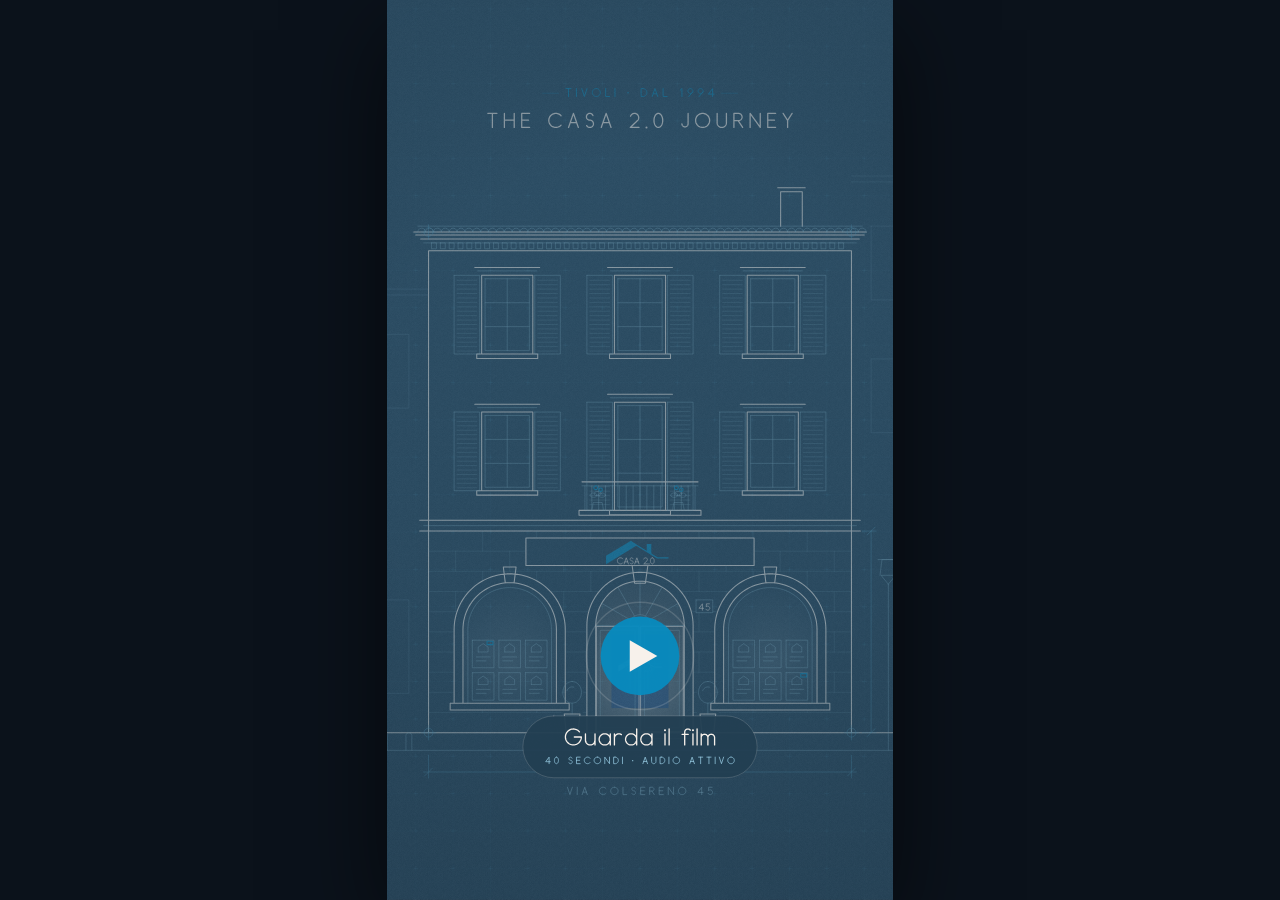
==== commit 5059a4b0: "Journey film: real Casa 2.0 logo and live brand palette, decisive audio build to the reveal - Palett" ====
--- a/journey/index.html
+++ b/journey/index.html
@@ -69,21 +69,44 @@
 
 // ---------------------------------------------------------------- colour
 // Casa 2.0 design tokens (site.css / page styles)
-const COL = {
-  navy:     [26, 42, 60],     // --navy #1A2A3C
-  deep:     [15, 27, 39],     // #0F1B27 founder card
-  ink:      [14, 17, 22],     // --ink #0E1116
-  primary:  [50, 98, 115],    // --primary #326273
-  primaryL: [74, 143, 163],   // --primary-light #4A8FA3
-  steel:    [184, 198, 219],  // #B8C6DB name gradient
-  paper:    [250, 247, 244],  // --paper #FAF7F4
-  beige:    [233, 222, 216],  // #E9DED8 section--beige
-  beigeL:   [245, 236, 232],  // #F5ECE8
-  red:      [192, 57, 43],    // --red-accent #C0392B
-  coral:    [255, 126, 107],  // #FF7E6B emotion gradient
-  coralD:   [232, 103, 79],   // --accent-warm #E8674F
+const COL = {                 // brand tokens: assets/site.css (live palette, aligned to the logo)
+  navy:     [44, 79, 102],    // --navy #2C4F66 (blu-ardesia)
+  deep:     [35, 63, 82],     // --ink #233F52
+  ink:      [24, 42, 56],     // shadow tone of --ink
+  primary:  [43, 120, 156],   // --primary #2B789C
+  primaryL: [90, 175, 211],   // --primary-light #5AAFD3
+  steel:    [158, 211, 234],  // --accent-on-dark #9ED3EA
+  paper:    [247, 241, 235],  // --paper #F7F1EB
+  beige:    [239, 228, 218],  // --beige #EFE4DA
+  beigeL:   [234, 244, 249],  // --sky #EAF4F9
+  red:      [8, 140, 191],    // logo roof cerulean #088CBF (the site's accent; red was retired)
+  coral:    [236, 206, 184],  // warm beige light (sunrise)
+  coralD:   [224, 186, 160],
+  cobalt:   [36, 83, 139],    // the office feature wall (casa-ufficio.jpg)
   white:    [255, 255, 255],
 };
+// the Casa 2.0 mark (assets/logo.png, 276 × 110 units): thick left pitch, thin right pitch,
+// chimney, eave line running right, "CASA 2.0" in navy under the roof
+const LOGO = {
+  wedge: [[0, 68], [110, 2], [136, 20], [128, 27], [0, 105], [0, 68]],
+  pitch: [[122, 14], [226, 77], [276, 77]],
+  chimney: [[180, 50], [180, 16], [200, 16], [200, 62]],
+};
+function drawLogo(c, ox, oy, s, o = {}) {
+  const P = q => [ox + q[0] * s, oy + q[1] * s], a = o.a === undefined ? 1 : o.a;
+  const roof = o.roof || COL.red, ink = o.ink || COL.navy, pw = o.wedge === undefined ? 1 : o.wedge, pl = o.line === undefined ? 1 : o.line;
+  if (pw > 0) {
+    c.save(); c.beginPath(); c.rect(ox - 2, oy - 2 * s, (138 * pw) * s, 112 * s); c.clip();
+    fillP(c, LOGO.wedge.map(P), roof, a); c.restore();
+  }
+  c.lineCap = 'butt'; c.lineJoin = 'miter';
+  if (pl > 0) {
+    strokeP(c, LOGO.pitch.map(P), roof, a, 5.5 * s, 0, pl);
+    fillP(c, LOGO.chimney.map(P).map((q, i) => [q[0], lerp(oy + 50 * s + (i === 3 ? 12 * s : 0), q[1], clamp(pl * 1.6 - 0.3))]), roof, a);
+  }
+  if (o.text !== false) drawText(c, 'CASA 2.0', ox + 50 * s, oy + 104 * s, 27 * s, { track: 1 * s, lw: 3 * s, col: ink, a, prog: o.prog, each: o.each });
+  c.lineCap = 'round'; c.lineJoin = 'round';
+}
 const mix = (a, b, t) => [a[0] + (b[0] - a[0]) * t, a[1] + (b[1] - a[1]) * t, a[2] + (b[2] - a[2]) * t];
 const rgba = (c, a = 1) => `rgba(${c[0] | 0},${c[1] | 0},${c[2] | 0},${a <= 0 ? 0 : a >= 1 ? 1 : a.toFixed(3)})`;
 
@@ -652,7 +675,10 @@
     c.save(); openingPath(c); c.clip();
     const g = c.createRadialGradient(0, 470, 10, 0, 430, 260);
     g.addColorStop(0, rgba(mix(COL.beigeL, COL.coral, 0.25), 0.42 * glow)); g.addColorStop(0.6, rgba(COL.coral, 0.12 * glow)); g.addColorStop(1, rgba(COL.coral, 0));
-    c.fillStyle = g; c.fillRect(-100, 240, 200, 330); c.restore();
+    c.fillStyle = g; c.fillRect(-100, 240, 200, 330);
+    c.fillStyle = rgba(COL.cobalt, 0.85 * glow); c.fillRect(-58, 360, 116, 150);
+    drawLogo(c, -44, 402, 0.32, { roof: COL.paper, ink: COL.paper, a: 0.9 * glow });
+    c.restore();
     for (const cx of [-265, 265]) {
       const g2 = c.createRadialGradient(cx, 420, 5, cx, 400, 150);
       g2.addColorStop(0, rgba(COL.beigeL, 0.16 * glow * fa)); g2.addColorStop(1, rgba(COL.beigeL, 0));
@@ -678,9 +704,7 @@
   c.setLineDash([]);
   // sign: CASA 2.0 (the "2.0" in the brand red), plaque 45
   const sp = ep(1.2, 2.1, t, E.inOutSine);
-  const tw = textWidth('CASA 2.0', 26, 10), x0 = -tw / 2;
-  drawText(c, 'CASA ', x0, 205, 26, { track: 10, lw: 3 * wmul, col: COL.paper, a: 0.95 * fa, prog: clamp(sp * 1.6) });
-  drawText(c, '2.0', x0 + textWidth('CASA ', 26, 10) + 10, 205, 26, { track: 10, lw: 3 * wmul, col: COL.red, a: fa, prog: clamp(sp * 1.6 - 0.6) });
+  drawLogo(c, -69, 169, 0.46, { roof: COL.red, ink: COL.paper, a: fa, wedge: clamp(sp * 1.5), line: clamp(sp * 1.5 - 0.3), prog: clamp(sp * 1.4 - 0.4) });
   drawText(c, '45', 131, 311, 13, { align: 'center', track: 2, lw: 1.6 * wmul, col: COL.paper, a: 0.9 * fa, prog: ep(1.8, 2.3, t) });
   drawText(c, 'VIA COLSERENO 45', 0, 686, 15, { align: 'center', track: 7, lw: 1.5 * wmul, col: COL.steel, a: 0.8 * fa * (1 - ss(2.4, 3.0, t)), prog: ep(1.7, 2.4, t, E.inOutSine) });
   // sliding glass doors part as we approach
@@ -736,10 +760,7 @@
 function drawPaperHalf(c, t, half, inkA) {           // content of the mandate, local coords (560 × 792)
   const navy = COL.navy;
   if (half < 0) {
-    c.strokeStyle = rgba(navy, inkA); c.lineWidth = 1.6; c.lineJoin = 'round';
-    c.beginPath(); c.moveTo(-232, -330); c.lineTo(-232, -346); c.lineTo(-221, -356); c.lineTo(-210, -346); c.lineTo(-210, -330); c.closePath(); c.stroke();
-    drawText(c, 'CASA ', -200, -331, 13, { track: 3, lw: 1.7, col: navy, a: inkA });
-    drawText(c, '2.0', -200 + textWidth('CASA ', 13, 3) + 3, -331, 13, { track: 3, lw: 1.7, col: COL.red, a: inkA });
+    drawLogo(c, -232, -372, 0.36, { a: inkA });
     c.lineCap = 'round'; c.lineWidth = 3; c.strokeStyle = rgba(navy, 0.18 * inkA);
     c.beginPath(); c.moveTo(120, -344); c.lineTo(230, -344); c.moveTo(160, -330); c.lineTo(230, -330); c.stroke();
     drawText(c, 'MANDATO', 0, -250, 36, { align: 'center', track: 12, lw: 3.2, col: navy, a: inkA });
@@ -832,8 +853,7 @@
   // business card
   c.save(); c.translate(-330, 560); c.rotate(-0.14);
   c.fillStyle = rgba(COL.paper, 0.95 * a); c.fillRect(-90, -52, 180, 104);
-  drawText(c, 'CASA ', -70, 4, 16, { track: 4, lw: 2, col: COL.navy, a });
-  drawText(c, '2.0', -70 + textWidth('CASA ', 16, 4) + 4, 4, 16, { track: 4, lw: 2, col: COL.red, a });
+  drawLogo(c, -70, -38, 0.42, { a });
   c.fillStyle = rgba(COL.navy, 0.25 * a); c.fillRect(-70, 22, 90, 3); c.fillRect(-70, 32, 60, 3);
   c.restore();
   c.restore();
@@ -1343,64 +1363,40 @@
 // =====================================================================
 //  V · THE NEW HOME — the bow's little house grows into the home
 // =====================================================================
-const HOME = {
-  outline: [[370, 950], [370, 720], [540, 540], [710, 720], [710, 950], [370, 950]],
-  oculus: [540, 652], door: { x: 540, top: 866, r: 34, base: 950 },
-};
-const homeBob = t => -6 * Math.sin((t - T.dis1) * 1.6) * ss(T.dis1, T.dis1 + 1.2, t);
+const LS = 2.3, LOX = CX - 138 * LS, LOY = 660;                 // the mark on the end card
+const homeBob = t => -5 * Math.sin((t - T.dis1) * 1.5) * ss(T.dis1, T.dis1 + 1.2, t);
 function drawHome(c, t) {
   if (t < T.dis0) return;
   c.setTransform(K, 0, 0, K, 0, 0);
-  const u = E.inOutCubic(inv(T.dis0 + 0.1, T.dis1, t)), B = bowCenter(Math.min(t, T.dis0)), by = homeBob(t);
+  const u = E.inOutCubic(inv(T.dis0 + 0.1, T.dis1 - 0.2, t)), B = bowCenter(Math.min(t, T.dis0)), by = homeBob(t);
   c.lineCap = 'round'; c.lineJoin = 'round';
-  // shadow on the ground, breathing with the float
-  const sa = ss(T.dis1 - 0.6, T.dis1 + 0.4, t);
-  if (sa > 0) {
-    c.fillStyle = rgba(COL.navy, 0.1 * sa); c.beginPath(); c.ellipse(540, 1000, 190 + by * 1.5, 14, 0, 0, TAU); c.fill();
-  }
-  // outline: small house (bow) → home
-  const small = KEY.house.map(q => [B[0] + q[0], B[1] + q[1]]);
-  const out = lerpPath(small, HOME.outline, u).map(q => [q[0], q[1] + by * u]);
-  const fa = ss(T.dis0 + 0.6, T.dis1, t);
-  if (fa > 0) fillP(c, out, COL.paper, 0.92 * fa);
-  // bow ring → oculus
-  const oc = [lerp(B[0], HOME.oculus[0], u), lerp(B[1], HOME.oculus[1], u) + by * u], R = lerp(84, 26, u);
-  if (u < 0.2) { c.fillStyle = rgba(COL.ink, 0.22 * (1 - u / 0.2)); c.beginPath(); c.arc(oc[0] + 4, oc[1] + 8, R, 0, TAU); c.fill(); }
-  c.fillStyle = rgba(COL.paper); c.beginPath(); c.arc(oc[0], oc[1], R, 0, TAU); c.fill();
-  c.strokeStyle = rgba(COL.red); c.lineWidth = lerp(5, 4, u); c.stroke();
-  strokeP(c, out, mix(COL.red, COL.navy, ss(0.3, 0.9, u)), 1, lerp(5, 6, u));
-  const ma = ss(T.dis1 - 0.3, T.dis1 + 0.3, t);
-  if (ma > 0) {
-    c.strokeStyle = rgba(COL.navy, 0.8 * ma); c.lineWidth = 2; c.beginPath();
-    c.moveTo(oc[0] - R + 4, oc[1]); c.lineTo(oc[0] + R - 4, oc[1]); c.moveTo(oc[0], oc[1] - R + 4); c.lineTo(oc[0], oc[1] + R - 4); c.stroke();
-  }
-  // details draw in: arched door, chimney, eaves, ground line
-  const dp = ep(T.dis1 - 0.4, T.dis1 + 0.5, t);
-  if (dp > 0) {
-    const d = HOME.door, yb = by;
-    const door = G.join(G.line(d.x - d.r, d.base + yb, d.x - d.r, d.top + yb), G.arc(d.x, d.top + yb, d.r, Math.PI, TAU, 24), G.line(d.x + d.r, d.top + yb, d.x + d.r, d.base + yb));
-    c.fillStyle = rgba(COL.primary, 0.9 * dp); c.beginPath(); c.moveTo(door[0][0], door[0][1]); for (const q of door) c.lineTo(q[0], q[1]); c.closePath(); c.fill();
-    strokeP(c, door, COL.navy, 1, 4, 0, dp);
-    c.fillStyle = rgba(COL.paper, dp); c.beginPath(); c.arc(d.x + 17, 912 + yb, 3.8, 0, TAU); c.fill();
-    strokeP(c, G.poly(630, 635 + yb, 630, 590 + yb, 664, 590 + yb, 664, 671 + yb), COL.navy, 1, 5, 0, dp);
-    strokeP(c, G.line(370, 720 + yb, 342, 748 + yb), COL.navy, 1, 5, 0, dp);
-    strokeP(c, G.line(710, 720 + yb, 738, 748 + yb), COL.navy, 1, 5, 0, dp);
-    strokeP(c, G.line(540, 950 + yb, 316, 950 + yb), COL.navy, 0.9, 3, 0, dp);
-    strokeP(c, G.line(540, 950 + yb, 764, 950 + yb), COL.navy, 0.9, 3, 0, dp);
-  }
-  // type — fades in with a vertical glide
-  const glide = (t0, step, dur) => (i) => { const g = E.outCubic(inv(t0 + step * i, t0 + step * i + dur, t)); return { dy: 38 * (1 - g), a: g }; };
-  const g1 = glide(T.type0, 0.06, 1.0);
-  drawText(c, 'CASA 2.0', CX, 1172, 88, { align: 'center', track: 26, lw: 7.5, col: COL.navy,
-    each: (i) => Object.assign(g1(i), i >= 5 ? { col: COL.red } : {}) });
-  drawText(c, 'La tua casa, il nostro impegno.', CX, 1272, 40, { align: 'center', track: 1.5, lw: 3, col: COL.navy, a: 0.85, each: glide(T.type0 + 0.7, 0.018, 1.0) });
-  const ma2 = ss(35.3, 36.1, t), tw = textWidth('TIVOLI · DAL 1994', 20, 8);
+  // the little house in the key's bow grows into the roof of the Casa 2.0 mark
+  const small = resample(KEY.house.map(q => [B[0] + q[0], B[1] + q[1]]), 90);
+  const wedge = resample(LOGO.wedge.map(q => [LOX + q[0] * LS, LOY + q[1] * LS + by]), 90);
+  const out = lerpPath(small, wedge, u);
+  const bowA = 1 - ss(T.dis0, T.dis0 + 0.5, t);          // the bow disc fades as the roof leaves it
+  if (bowA > 0.01) { c.fillStyle = rgba(COL.paper, bowA); c.beginPath(); c.arc(B[0], B[1], 84 * (1 - 0.4 * u), 0, TAU); c.fill(); c.strokeStyle = rgba(COL.red, bowA); c.lineWidth = 5; c.stroke(); }
+  fillP(c, out, COL.red, ss(0.35, 0.95, u));
+  strokeP(c, out, COL.red, 1, lerp(5, 1, u));
+  // impact: the mark locks in, light ring
+  const hit = inv(T.dis1, T.dis1 + 0.9, t);
+  if (hit > 0 && hit < 1) {
+    c.strokeStyle = rgba(COL.red, 0.45 * (1 - hit)); c.lineWidth = 3 * (1 - hit) + 1;
+    c.beginPath(); c.ellipse(CX, LOY + 55 * LS + by, 330 + 260 * E.outCubic(hit), 140 + 110 * E.outCubic(hit), 0, 0, TAU); c.stroke();
+  }
+  const pl = ep(T.dis1 - 0.35, T.dis1 + 0.35, t, E.outCubic);
+  const g = (t0, step, dur) => (i) => { const q = E.outCubic(inv(t0 + step * i, t0 + step * i + dur, t)); return { dy: 30 * (1 - q), a: q }; };
+  if (pl > 0) drawLogo(c, LOX, LOY + by, LS, { wedge: 0, line: pl, each: g(T.type0 - 0.1, 0.07, 0.9) });
+  const tg = g(T.type0 + 0.9, 0.016, 1.0);
+  drawText(c, 'La tua casa, il nostro impegno.', CX, 1062, 40, { align: 'center', track: 1.5, lw: 3, col: COL.navy, a: 0.9, each: tg });
+  const ma2 = ss(35.2, 36.0, t);
   if (ma2 > 0) {
-    const y = 1366 + 14 * (1 - ma2);
-    drawText(c, 'TIVOLI · DAL 1994', CX, y, 20, { align: 'center', track: 8, lw: 2.2, col: COL.red, a: ma2 });
-    c.strokeStyle = rgba(COL.red, 0.55 * ma2); c.lineWidth = 1.3; c.beginPath();
+    const y = 1160 + 14 * (1 - ma2), s2 = 'AGENZIA IMMOBILIARE · TIVOLI', tw = textWidth(s2, 19, 7);
+    drawText(c, s2, CX, y, 19, { align: 'center', track: 7, lw: 2.2, col: COL.primary, a: ma2 });
+    c.strokeStyle = rgba(COL.primary, 0.55 * ma2); c.lineWidth = 1.3; c.beginPath();
     c.moveTo(CX - tw / 2 - 18, y - 8); c.lineTo(CX - tw / 2 - 18 - 36 * ma2, y - 8);
     c.moveTo(CX + tw / 2 + 18, y - 8); c.lineTo(CX + tw / 2 + 18 + 36 * ma2, y - 8); c.stroke();
+    drawText(c, 'DAL 1994', CX, y + 52, 15, { align: 'center', track: 8, lw: 1.8, col: COL.navy, a: 0.7 * ma2 });
   }
 }
 
@@ -1549,6 +1545,31 @@
     g.gain.setValueAtTime(0.0001, when); g.gain.linearRampToValueAtTime(0.55 * vel, when + 0.008); g.gain.exponentialRampToValueAtTime(0.0001, when + 0.6);
     o.connect(g); send(g, 1, 0.2); o.start(when); o.stop(when + 0.7);
   }
+  function hat(when, vel = 0.2) {                      // shaker tick
+    const n = noiseSrc(when, 0.05), hp = filt('highpass', 7000, 0.7), g = ac.createGain();
+    g.gain.setValueAtTime(0.25 * vel, when); g.gain.exponentialRampToValueAtTime(0.0001, when + 0.035);
+    n.connect(hp); hp.connect(g); send(pan(g, (Math.random() - 0.5) * 0.4), 1, 0.1);
+  }
+  function riser(when, dur) {                          // filtered air + rising tone, cut dead for the breath
+    const n = noiseSrc(when, dur), bp = filt('bandpass', 400, 1.1), g = ac.createGain();
+    bp.frequency.setValueAtTime(400, when); bp.frequency.exponentialRampToValueAtTime(7000, when + dur);
+    g.gain.setValueAtTime(0.0001, when); g.gain.exponentialRampToValueAtTime(0.3, when + dur - 0.02); g.gain.linearRampToValueAtTime(0.0001, when + dur + 0.03);
+    n.connect(bp); bp.connect(g); send(g, 1, 0.35);
+    const o = ac.createOscillator(), og = ac.createGain(); o.type = 'triangle';
+    o.frequency.setValueAtTime(mtof(57), when); o.frequency.exponentialRampToValueAtTime(mtof(81), when + dur);
+    og.gain.setValueAtTime(0.0001, when); og.gain.exponentialRampToValueAtTime(0.05, when + dur - 0.02); og.gain.linearRampToValueAtTime(0.0001, when + dur + 0.03);
+    o.connect(og); send(og, 1, 0.4); o.start(when); o.stop(when + dur + 0.1);
+  }
+  function boom(when, vel = 1) {                       // the reveal: deep round impact + air
+    const o = ac.createOscillator(), g = ac.createGain();
+    o.frequency.setValueAtTime(95, when); o.frequency.exponentialRampToValueAtTime(36, when + 0.7);
+    g.gain.setValueAtTime(0.0001, when); g.gain.linearRampToValueAtTime(0.9 * vel, when + 0.01); g.gain.exponentialRampToValueAtTime(0.0001, when + 1.6);
+    o.connect(g); send(g, 1, 0.25); o.start(when); o.stop(when + 1.7);
+    const n = noiseSrc(when, 1.2), lp = filt('lowpass', 900, 0.6), ng = ac.createGain();
+    lp.frequency.setValueAtTime(2400, when); lp.frequency.exponentialRampToValueAtTime(200, when + 1.1);
+    ng.gain.setValueAtTime(0.35 * vel, when); ng.gain.exponentialRampToValueAtTime(0.0001, when + 1.1);
+    n.connect(lp); lp.connect(ng); send(ng, 1, 0.6);
+  }
   function pad(when, notes, dur, vel = 0.3) {          // warm, slow air for the sunrise
     const g = ac.createGain(), lp = filt('lowpass', 1500, 0.4), a = 0.022 * vel;
     g.gain.setValueAtTime(0.0001, when); g.gain.linearRampToValueAtTime(a, when + Math.min(1.4, dur * 0.5));
@@ -1572,7 +1593,7 @@
     [[0.1, 'Dmaj9', 0.5, 3.9], [4.0, 'Bm11', 0.48, 3.0], [7.0, 'Gmaj9', 0.48, 4.0], [11.0, 'Em9', 0.45, 2.0], [13.0, 'A9sus', 0.45, 1.2],
      [14.2, 'Dmaj9', 0.62, 2.8], [17.0, 'Bm9', 0.42, 1.0], [18.0, 'Gmaj9', 0.52, 2.5], [20.5, 'Em9', 0.44, 1.0], [21.5, 'A13', 0.44, 1.0],
      [22.5, 'Dmaj9', 0.6, 1.5], [24.0, 'Bm11', 0.45, 2.0], [26.0, 'Gmaj9', 0.5, 1.8], [27.8, 'DF', 0.56, 2.2], [30.0, 'Em9', 0.44, 1.0],
-     [31.0, 'A13', 0.46, 1.0], [32.0, 'Dmaj9', 0.5, 2.0], [34.0, 'Gmaj9', 0.45, 2.0], [36.0, 'D69', 0.55, 3.2]].forEach(a => harm(...a));
+     [31.0, 'A9sus', 0.5, 1.3], [32.3, 'A13', 0.56, 1.1], [33.7, 'Dmaj9', 0.85, 2.3], [36.0, 'D69', 0.55, 3.2]].forEach(a => harm(...a));
     at(36.0, w => bass(w, 50, 3.2, 0.35));
     // I · facade drawing, door, desk, mandate, signature
     [74, 78, 81, 83, 86, 83, 81, 78].forEach((m, i) => at(0.3 + i * 0.25, w => mar(w, m, 0.3 + 0.03 * (i % 3), (i % 2 ? 0.35 : -0.35))));
@@ -1619,10 +1640,19 @@
     // V · dissolve into the home, the name, the promise
     at(T.dis0, w => whoosh(w, 1.7, 0.22, 500, 3200));
     [74, 76, 78, 81, 83, 86, 88, 90, 93, 95, 98].forEach((m, i) => at(T.dis0 + 0.05 + i * 0.11, w => mar(w, m, 0.16 + i * 0.012, Math.sin(i) * 0.5)));
-    at(T.dis1, w => { wood(w, 460, 0.35, 0, 0.08); mar(w + 0.01, 74, 0.35); mar(w + 0.04, 81, 0.3); });
-    at(32.0, w => pad(w, [66, 69, 73, 76], 2.1, 1)); at(34.0, w => pad(w, [67, 71, 74, 78], 2.1, 1)); at(36.0, w => pad(w, [66, 69, 73, 76, 81], 4, 1.1));
-    [[T.type0 + 0.05, 81], [T.type0 + 0.35, 78], [T.type0 + 0.65, 74]].forEach(([tt, m]) => at(tt, w => mar(w, m, 0.22)));
-    at(35.35, w => wood(w, 2400, 0.12, 0));
+    // ---- the escalation: pulse → ostinato → riser → breath → impact on the logo ----
+    const B = 0.625;                                   // 96 BPM, bar-locked to the reveal at T.dis1
+    for (let tt = T.dis1 - 9 * B; tt < T.dis1 - 0.3; tt += B) { const k = inv(28, 33.4, tt); at(tt, w => thump(w, 0.25 + 0.5 * k)); }
+    for (let tt = T.dis1 - 7 * B; tt < T.dis1 - 0.3; tt += B / 2) { const k = inv(29.3, 33.4, tt); at(tt, w => hat(w, 0.12 + 0.25 * k)); }
+    for (let tt = T.dis1 - 4 * B; tt < T.dis1 - 0.3; tt += B / 4) at(tt, w => hat(w, 0.2));
+    [74, 69, 78, 69].forEach((m, i) => { for (let r = 0; r < 3; r++) { const tt = T.dis1 - 6 * B + (r * 4 + i) * B / 2; if (tt < T.dis1 - 0.3) at(tt, w => mar(w, m + (r === 2 ? 12 : 0), 0.22 + 0.08 * r, i % 2 ? 0.3 : -0.3)); } });
+    at(T.dis1 - 4 * B, w => bass(w, 33, 4 * B - 0.3, 0.9));
+    at(T.dis1 - 4 * B, w => riser(w, 4 * B - 0.3));
+    at(T.dis1, w => { boom(w, 1); bass(w, 38, 2.4, 1); wood(w, 420, 0.5, 0, 0.1); epNote(w + 0.02, 86, 0.35, 2, -0.2); epNote(w + 0.05, 90, 0.3, 2, 0.2); epNote(w + 0.08, 93, 0.25, 2, 0); });
+    at(T.dis1, w => chord(w, [50, 57, 62, 66, 69, 74, 78], 0.7, 2.2, 0.012));
+    [[0, 74], [0.22, 78], [0.44, 81], [0.8, 86]].forEach(([d, m]) => at(T.type0 + 0.05 + d, w => mar(w, m, 0.42, 0)));
+    at(31.0, w => pad(w, [64, 69, 71, 74], 2.4, 1.1)); at(33.7, w => pad(w, [62, 66, 69, 73, 78], 2.3, 1.4)); at(36.0, w => pad(w, [66, 69, 73, 76, 81], 4, 1.1));
+        at(35.35, w => wood(w, 2400, 0.12, 0));
     ev.sort((a, b) => a.t - b.t);
     return ev;
   }
